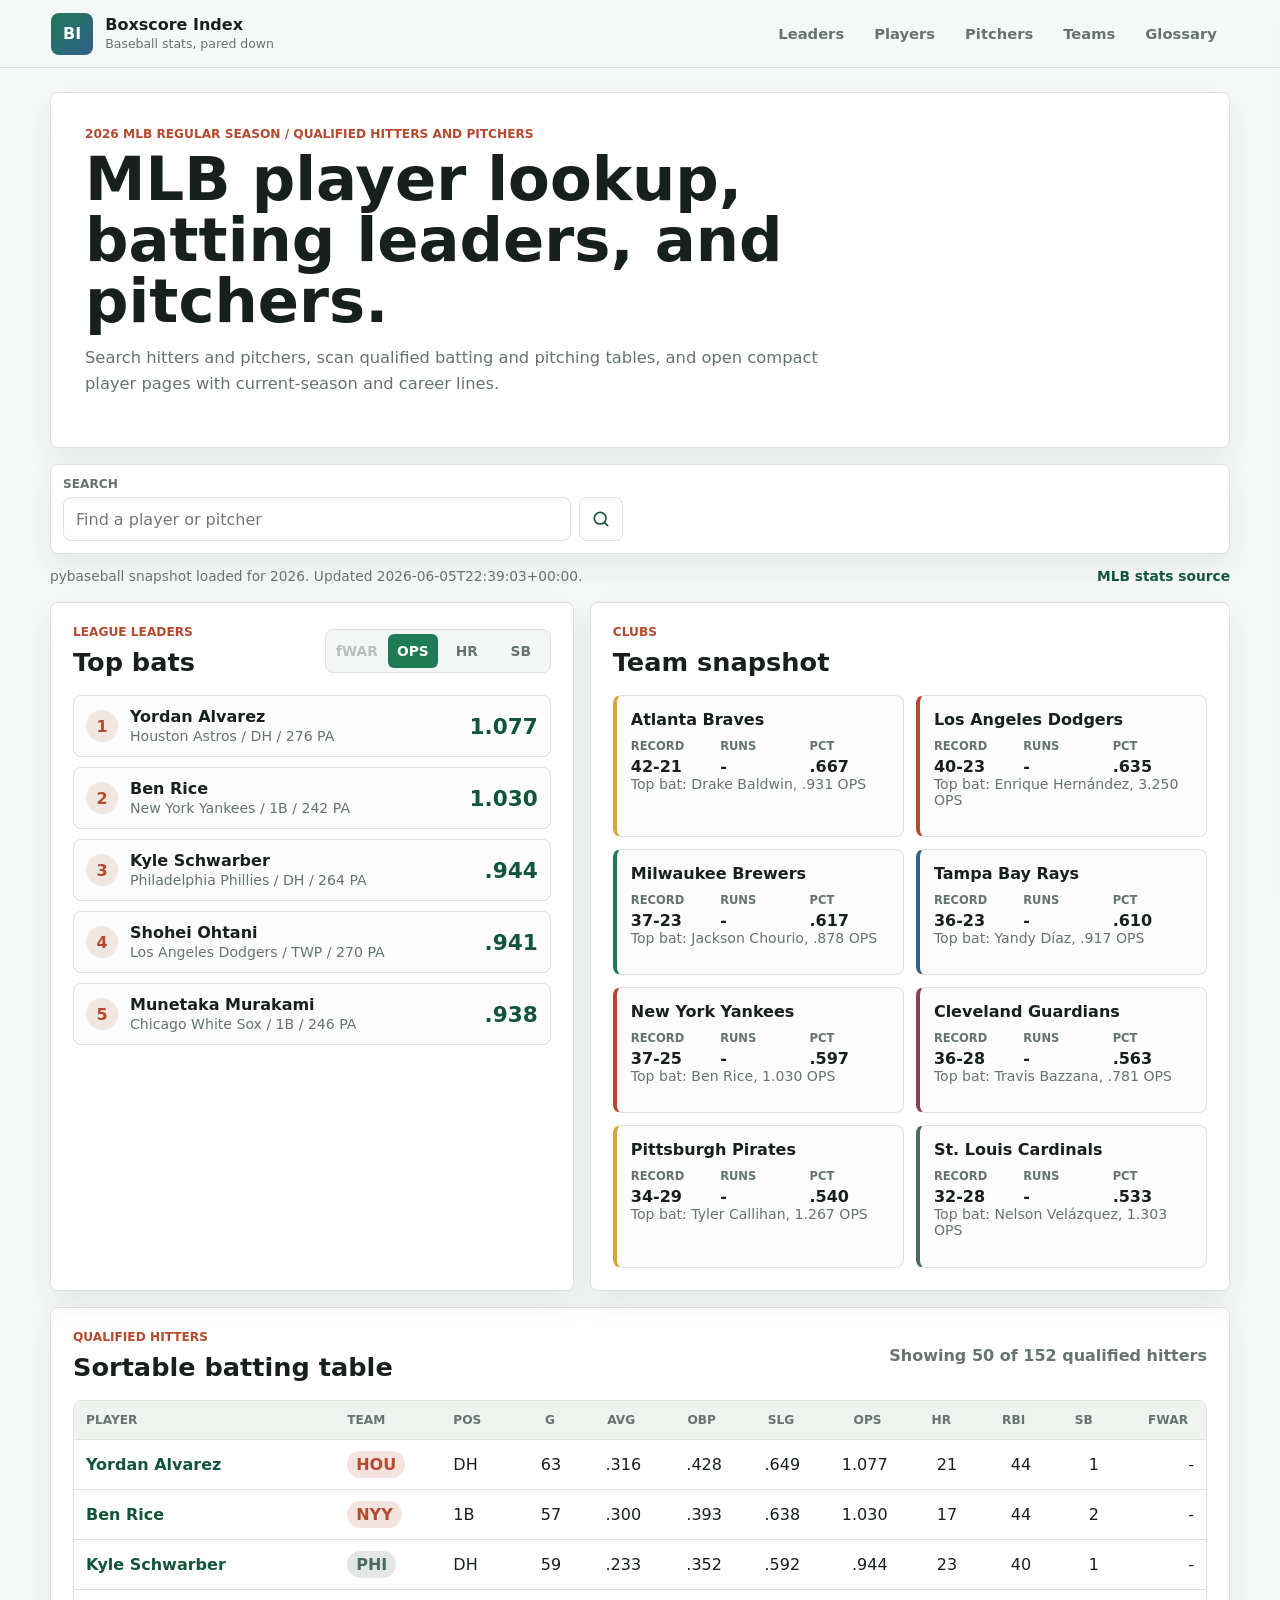
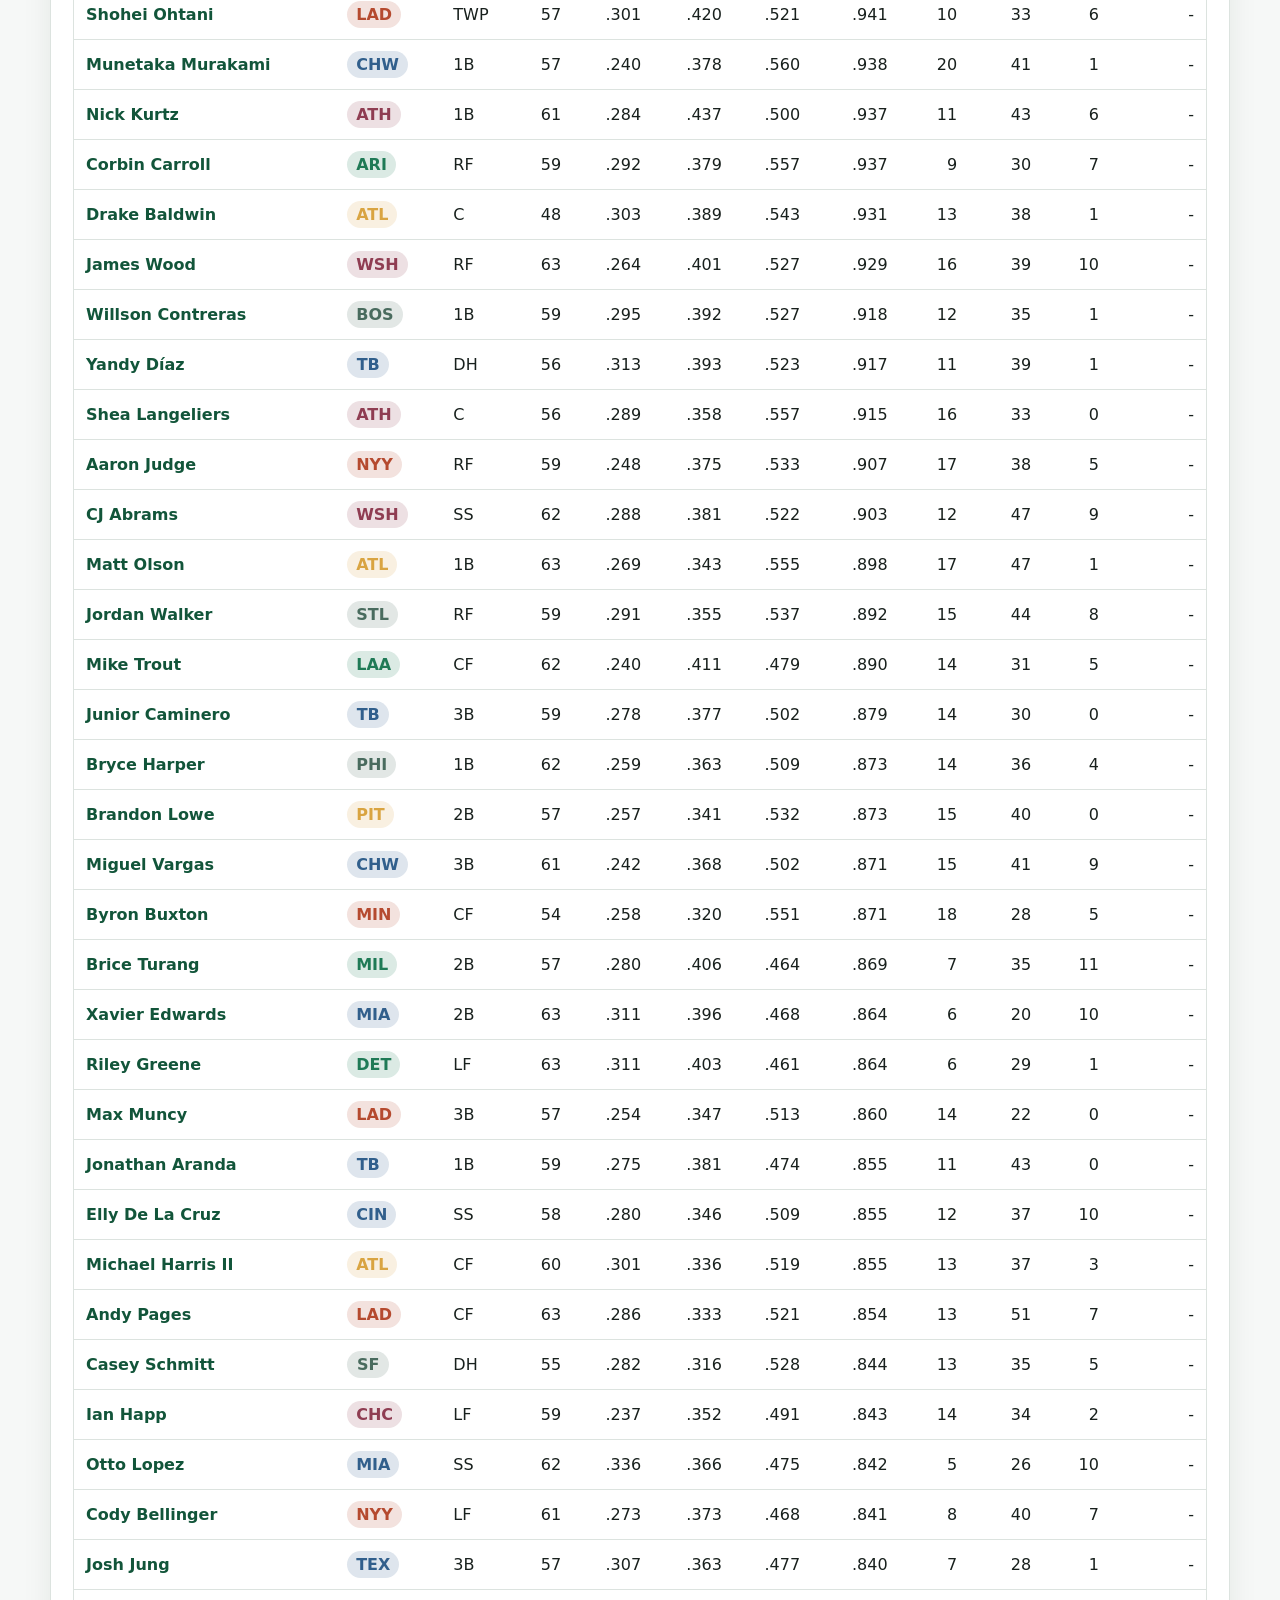
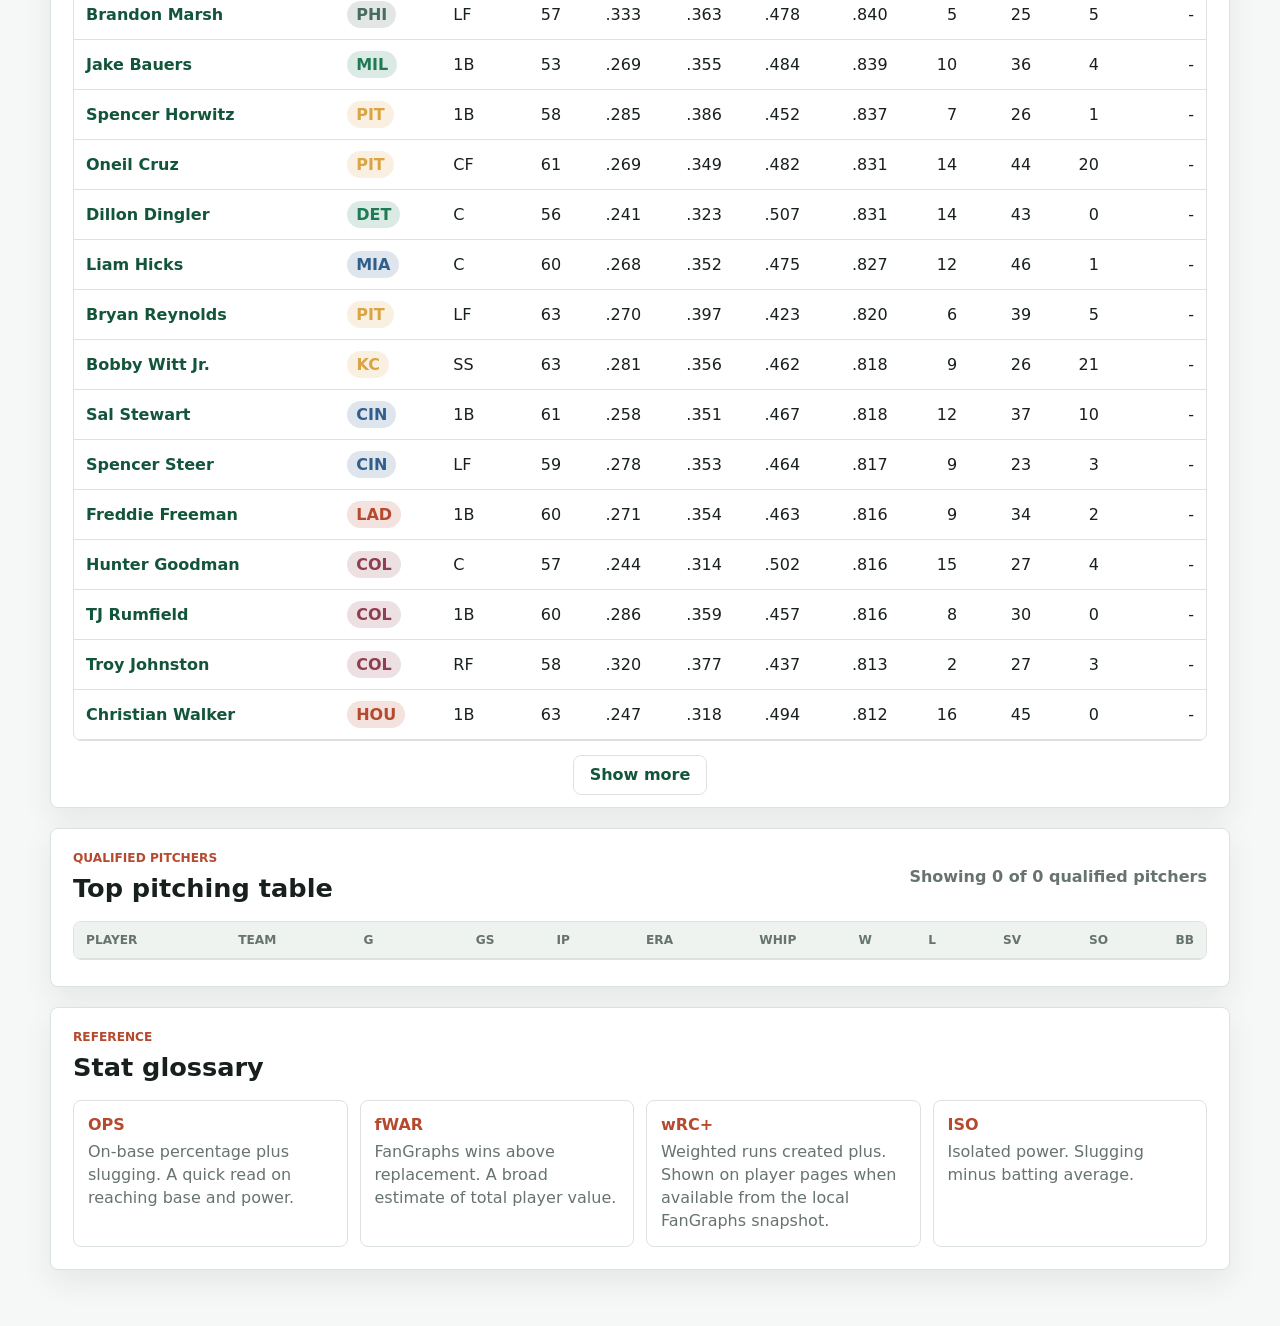
==== index.html @ 94e7b43d "Initial Boxscore Index site" ====
<!doctype html>
<html lang="en">
  <head>
    <meta charset="utf-8" />
    <meta name="viewport" content="width=device-width, initial-scale=1" />
    <title>Boxscore Index</title>
    <link rel="stylesheet" href="./styles.css" />
  </head>
  <body>
    <header class="site-header">
      <a class="brand" href="#overview" aria-label="Boxscore Index home">
        <span class="brand-mark" aria-hidden="true">BI</span>
        <span>
          <strong>Boxscore Index</strong>
          <small>Baseball stats, pared down</small>
        </span>
      </a>
      <nav aria-label="Primary">
        <a href="#leaders">Leaders</a>
        <a href="#players">Players</a>
        <a href="#pitchers">Pitchers</a>
        <a href="#teams">Teams</a>
        <a href="#glossary">Glossary</a>
      </nav>
    </header>

    <main>
      <section class="overview" id="overview">
        <div class="overview-copy">
          <p class="eyebrow"><span id="seasonLabel">MLB season</span></p>
          <h1>MLB player lookup, batting leaders, and pitchers.</h1>
          <p>
            Search hitters and pitchers, scan qualified batting and pitching tables, and open compact player pages with current-season and career lines.
          </p>
        </div>
      </section>

      <section class="toolbar search-toolbar" aria-label="Player search">
        <form class="search-form" id="playerSearchForm">
          <label class="search-box">
            <span>Search</span>
            <input id="searchInput" type="search" placeholder="Find a player or pitcher" autocomplete="off" />
          </label>
          <button class="icon-button" type="submit" aria-label="Open selected player" title="Open selected player">
            <svg viewBox="0 0 24 24" aria-hidden="true">
              <circle cx="11" cy="11" r="7" />
              <path d="m16 16 4 4" />
            </svg>
          </button>
          <div class="search-dropdown" id="playerSearchDropdown" hidden></div>
        </form>
      </section>

      <section class="data-status" aria-live="polite">
        <p id="dataStatus">Loading MLB statistics...</p>
        <a href="https://www.mlb.com/stats" target="_blank" rel="noreferrer">MLB stats source</a>
      </section>

      <section class="section-grid">
        <article class="panel" id="leaders">
          <div class="section-head">
            <div>
              <p class="eyebrow">League leaders</p>
              <h2>Top bats</h2>
            </div>
            <div class="tabs" role="tablist" aria-label="Leaderboard metric">
              <button class="tab is-active" type="button" data-leader="fwar">fWAR</button>
              <button class="tab" type="button" data-leader="ops">OPS</button>
              <button class="tab" type="button" data-leader="hr">HR</button>
              <button class="tab" type="button" data-leader="sb">SB</button>
            </div>
          </div>
          <ol class="leader-list" id="leaderList"></ol>
        </article>

        <article class="panel standings" id="teams">
          <div class="section-head">
            <div>
              <p class="eyebrow">Clubs</p>
              <h2>Team snapshot</h2>
            </div>
          </div>
          <div id="teamGrid" class="team-grid"></div>
        </article>
      </section>

      <section class="panel data-panel" id="players">
        <div class="section-head">
          <div>
            <p class="eyebrow">Qualified hitters</p>
            <h2>Sortable batting table</h2>
          </div>
          <p id="resultCount" class="result-count">0 results</p>
        </div>
        <div class="table-wrap">
          <table>
            <thead>
              <tr>
                <th>Player</th>
                <th>Team</th>
                <th>Pos</th>
                <th><button type="button" data-sort="g">G</button></th>
                <th><button type="button" data-sort="avg">AVG</button></th>
                <th><button type="button" data-sort="obp">OBP</button></th>
                <th><button type="button" data-sort="slg">SLG</button></th>
                <th><button type="button" data-sort="ops">OPS</button></th>
                <th><button type="button" data-sort="hr">HR</button></th>
                <th><button type="button" data-sort="rbi">RBI</button></th>
                <th><button type="button" data-sort="sb">SB</button></th>
                <th><button type="button" data-sort="fwar">fWAR</button></th>
              </tr>
            </thead>
            <tbody id="playerRows"></tbody>
          </table>
        </div>
        <div class="table-footer">
          <button class="secondary-button" id="toggleTableRows" type="button">Show more</button>
        </div>
      </section>

      <section class="panel data-panel" id="pitchers">
        <div class="section-head">
          <div>
            <p class="eyebrow">Qualified pitchers</p>
            <h2>Top pitching table</h2>
          </div>
          <p id="pitcherResultCount" class="result-count">0 results</p>
        </div>
        <div class="table-wrap">
          <table>
            <thead>
              <tr>
                <th>Player</th>
                <th>Team</th>
                <th>G</th>
                <th>GS</th>
                <th>IP</th>
                <th>ERA</th>
                <th>WHIP</th>
                <th>W</th>
                <th>L</th>
                <th>SV</th>
                <th>SO</th>
                <th>BB</th>
              </tr>
            </thead>
            <tbody id="pitcherRows"></tbody>
          </table>
        </div>
        <div class="table-footer">
          <button class="secondary-button" id="togglePitcherRows" type="button">Show more</button>
        </div>
      </section>

      <section class="panel glossary" id="glossary">
        <div class="section-head">
          <div>
            <p class="eyebrow">Reference</p>
            <h2>Stat glossary</h2>
          </div>
        </div>
        <dl>
          <div>
            <dt>OPS</dt>
            <dd>On-base percentage plus slugging. A quick read on reaching base and power.</dd>
          </div>
          <div>
            <dt>fWAR</dt>
            <dd>FanGraphs wins above replacement. A broad estimate of total player value.</dd>
          </div>
          <div>
            <dt>wRC+</dt>
            <dd>Weighted runs created plus. Shown on player pages when available from the local FanGraphs snapshot.</dd>
          </div>
          <div>
            <dt>ISO</dt>
            <dd>Isolated power. Slugging minus batting average.</dd>
          </div>
        </dl>
      </section>
    </main>

    <aside class="drawer" id="playerDrawer" aria-hidden="true" aria-label="Player details">
      <button class="icon-button close-drawer" id="closeDrawer" type="button" aria-label="Close player details" title="Close">
        <svg viewBox="0 0 24 24" aria-hidden="true">
          <path d="M18 6 6 18" />
          <path d="m6 6 12 12" />
        </svg>
      </button>
      <div id="drawerContent"></div>
    </aside>
    <div class="scrim" id="scrim"></div>

    <script src="./data/mlb_stats.js"></script>
    <script src="./app.js"></script>
  </body>
</html>
---- styles.css ----
:root {
  color-scheme: light;
  --ink: #18201d;
  --muted: #66736e;
  --line: #dce3df;
  --paper: #f6f8f7;
  --panel: #ffffff;
  --green: #1f7a56;
  --green-dark: #12553a;
  --clay: #b54a2f;
  --gold: #d9a441;
  --blue: #315f8c;
  --soft: #eef3f0;
  --shadow: 0 12px 30px rgba(24, 32, 29, 0.08);
}

* {
  box-sizing: border-box;
}

html {
  scroll-behavior: smooth;
}

body {
  margin: 0;
  background: var(--paper);
  color: var(--ink);
  font-family:
    Inter, ui-sans-serif, system-ui, -apple-system, BlinkMacSystemFont, "Segoe UI", sans-serif;
}

button,
input,
select {
  font: inherit;
}

button {
  cursor: pointer;
}

.site-header {
  position: sticky;
  top: 0;
  z-index: 20;
  display: flex;
  align-items: center;
  justify-content: space-between;
  gap: 24px;
  min-height: 68px;
  padding: 10px clamp(18px, 4vw, 56px);
  border-bottom: 1px solid rgba(216, 224, 220, 0.92);
  background: rgba(246, 248, 247, 0.92);
  backdrop-filter: blur(12px);
}

.brand {
  display: inline-flex;
  align-items: center;
  gap: 12px;
  color: var(--ink);
  text-decoration: none;
}

.brand-mark {
  display: grid;
  width: 42px;
  height: 42px;
  place-items: center;
  border-radius: 8px;
  background: linear-gradient(135deg, var(--green), var(--blue));
  color: white;
  font-weight: 900;
  letter-spacing: 0;
}

.brand strong,
.brand small {
  display: block;
  line-height: 1.1;
}

.brand small {
  margin-top: 3px;
  color: var(--muted);
  font-size: 0.78rem;
}

nav {
  display: flex;
  flex-wrap: wrap;
  gap: 6px;
  justify-content: flex-end;
}

nav a {
  border-radius: 999px;
  color: var(--muted);
  font-size: 0.92rem;
  font-weight: 700;
  padding: 9px 12px;
  text-decoration: none;
}

nav a:hover,
nav a:focus-visible {
  background: rgba(31, 122, 86, 0.1);
  color: var(--green-dark);
  outline: none;
}

main {
  width: min(1180px, calc(100% - 32px));
  margin: 0 auto;
  padding: 24px 0 56px;
}

.overview {
  display: block;
  margin-bottom: 16px;
  border: 1px solid var(--line);
  border-radius: 8px;
  background: var(--panel);
  box-shadow: var(--shadow);
}

.overview-copy {
  display: flex;
  flex-direction: column;
  justify-content: center;
  padding: clamp(18px, 3vw, 34px);
}

.eyebrow {
  margin: 0 0 8px;
  color: var(--clay);
  font-size: 0.76rem;
  font-weight: 900;
  letter-spacing: 0;
  text-transform: uppercase;
}

h1,
h2,
p {
  margin-top: 0;
}

h1 {
  max-width: 760px;
  margin-bottom: 14px;
  font-size: clamp(2.05rem, 5vw, 3.8rem);
  line-height: 1;
  letter-spacing: 0;
}

h2 {
  margin-bottom: 0;
  font-size: clamp(1.35rem, 2vw, 1.75rem);
  letter-spacing: 0;
}

.overview-copy > p:not(.eyebrow) {
  max-width: 760px;
  color: var(--muted);
  font-size: 1.02rem;
  line-height: 1.58;
}

.toolbar,
.panel {
  border: 1px solid var(--line);
  border-radius: 8px;
  background: var(--panel);
  box-shadow: var(--shadow);
}

.toolbar {
  display: grid;
  grid-template-columns: minmax(240px, 1fr) 190px 180px 120px auto auto;
  gap: 12px;
  align-items: end;
  margin: 0 0 14px;
  padding: 12px;
}

.search-toolbar {
  grid-template-columns: minmax(260px, 560px);
  justify-content: start;
}

.search-form {
  position: relative;
  display: grid;
  grid-template-columns: minmax(0, 1fr) auto;
  gap: 8px;
  align-items: end;
}

.search-dropdown {
  position: absolute;
  top: calc(100% + 6px);
  left: 0;
  right: 52px;
  z-index: 30;
  overflow: hidden;
  border: 1px solid var(--line);
  border-radius: 8px;
  background: #fff;
  box-shadow: var(--shadow);
}

.search-option {
  display: flex;
  width: 100%;
  align-items: center;
  justify-content: space-between;
  gap: 14px;
  border: 0;
  border-bottom: 1px solid var(--line);
  background: #fff;
  color: var(--ink);
  padding: 11px 12px;
  text-align: left;
}

.search-option:last-child {
  border-bottom: 0;
}

.search-option:hover,
.search-option.is-active {
  background: rgba(31, 122, 86, 0.08);
}

.search-option strong {
  display: block;
}

.search-option span {
  color: var(--muted);
  font-size: 0.86rem;
  font-weight: 800;
}

.data-status {
  display: flex;
  align-items: center;
  justify-content: space-between;
  gap: 14px;
  margin: 0 0 18px;
  color: var(--muted);
  font-size: 0.86rem;
}

.data-status p {
  margin: 0;
}

.data-status a {
  color: var(--green-dark);
  font-weight: 900;
  text-decoration: none;
}

.data-status a:hover {
  text-decoration: underline;
}

label span {
  display: block;
  margin-bottom: 6px;
  color: var(--muted);
  font-size: 0.76rem;
  font-weight: 800;
  text-transform: uppercase;
}

input,
select {
  width: 100%;
  height: 44px;
  border: 1px solid var(--line);
  border-radius: 8px;
  background: #fff;
  color: var(--ink);
  padding: 0 12px;
}

input:focus,
select:focus,
button:focus-visible {
  border-color: var(--green);
  outline: 3px solid rgba(31, 122, 86, 0.16);
}

.icon-button {
  display: inline-grid;
  width: 44px;
  height: 44px;
  place-items: center;
  border: 1px solid var(--line);
  border-radius: 8px;
  background: #fff;
  color: var(--green-dark);
}

.icon-button:hover {
  background: rgba(31, 122, 86, 0.08);
}

svg {
  width: 20px;
  height: 20px;
  fill: none;
  stroke: currentColor;
  stroke-linecap: round;
  stroke-linejoin: round;
  stroke-width: 2;
}

.section-grid {
  display: grid;
  grid-template-columns: minmax(0, 0.9fr) minmax(0, 1.1fr);
  gap: 16px;
  margin-bottom: 16px;
}

.panel {
  padding: clamp(15px, 2.2vw, 22px);
}

.section-head {
  display: flex;
  align-items: center;
  justify-content: space-between;
  gap: 16px;
  margin-bottom: 18px;
}

.tabs {
  display: inline-flex;
  gap: 4px;
  padding: 4px;
  border: 1px solid var(--line);
  border-radius: 8px;
  background: #f3f6f4;
}

.tab {
  min-width: 50px;
  height: 34px;
  border: 0;
  border-radius: 6px;
  background: transparent;
  color: var(--muted);
  font-size: 0.86rem;
  font-weight: 900;
}

.tab.is-active {
  background: var(--green);
  color: white;
}

.tab:disabled {
  cursor: not-allowed;
  opacity: 0.42;
}

.leader-list {
  display: grid;
  gap: 10px;
  margin: 0;
  padding: 0;
  list-style: none;
}

.leader-list li {
  display: grid;
  grid-template-columns: auto 1fr auto;
  gap: 12px;
  align-items: center;
  border: 1px solid var(--line);
  border-radius: 8px;
  background: #fbfcfb;
  padding: 11px 12px;
}

.rank {
  display: grid;
  width: 32px;
  height: 32px;
  place-items: center;
  border-radius: 50%;
  background: rgba(181, 74, 47, 0.12);
  color: var(--clay);
  font-weight: 900;
}

.leader-name {
  display: block;
  font-weight: 900;
}

.leader-meta {
  color: var(--muted);
  font-size: 0.88rem;
}

.leader-value {
  color: var(--green-dark);
  font-size: 1.35rem;
  font-weight: 900;
}

.team-grid {
  display: grid;
  grid-template-columns: repeat(2, minmax(0, 1fr));
  gap: 12px;
}

.team-card {
  border: 1px solid var(--line);
  border-left: 4px solid var(--team-color);
  border-radius: 8px;
  background: #fbfcfb;
  padding: 14px;
}

.team-card h3 {
  margin: 0 0 10px;
  font-size: 1rem;
}

.team-card dl {
  display: grid;
  grid-template-columns: repeat(3, 1fr);
  gap: 10px;
  margin: 0;
}

.team-card dt {
  color: var(--muted);
  font-size: 0.72rem;
  font-weight: 900;
  text-transform: uppercase;
}

.team-card dd {
  margin: 4px 0 0;
  font-weight: 900;
}

.data-panel {
  margin-bottom: 20px;
  padding-bottom: 12px;
}

.result-count {
  margin: 0;
  color: var(--muted);
  font-weight: 800;
}

.table-footer {
  display: flex;
  justify-content: center;
  padding-top: 14px;
}

.secondary-button {
  display: inline-flex;
  align-items: center;
  justify-content: center;
  min-height: 40px;
  border: 1px solid var(--line);
  border-radius: 8px;
  background: #fff;
  color: var(--green-dark);
  font-weight: 900;
  padding: 0 16px;
}

.secondary-button:hover {
  background: rgba(31, 122, 86, 0.08);
}

.secondary-button[hidden] {
  display: none;
}

.table-wrap {
  overflow: auto;
  border: 1px solid var(--line);
  border-radius: 8px;
  background: white;
}

table {
  width: 100%;
  min-width: 880px;
  border-collapse: collapse;
}

th,
td {
  border-bottom: 1px solid var(--line);
  padding: 11px 12px;
  text-align: right;
  white-space: nowrap;
}

th {
  background: var(--soft);
  color: var(--muted);
  font-size: 0.76rem;
  text-transform: uppercase;
}

th button {
  border: 0;
  background: transparent;
  color: inherit;
  font-weight: 900;
  text-transform: inherit;
}

th:first-child,
td:first-child,
th:nth-child(2),
td:nth-child(2),
th:nth-child(3),
td:nth-child(3) {
  text-align: left;
}

tbody tr {
  transition: background 0.16s ease;
}

tbody tr:hover {
  background: rgba(49, 95, 140, 0.06);
}

.player-button {
  border: 0;
  background: transparent;
  color: var(--green-dark);
  font-weight: 900;
  padding: 0;
  text-align: left;
}

.team-chip {
  display: inline-flex;
  min-width: 42px;
  justify-content: center;
  border-radius: 999px;
  background: color-mix(in srgb, var(--team-color) 16%, white);
  color: var(--team-color);
  font-weight: 900;
  padding: 4px 9px;
}

.glossary dl {
  display: grid;
  grid-template-columns: repeat(4, minmax(0, 1fr));
  gap: 12px;
  margin: 0;
}

.glossary dl > div {
  border: 1px solid var(--line);
  border-radius: 8px;
  padding: 14px;
}

.glossary dt {
  color: var(--clay);
  font-weight: 900;
}

.glossary dd {
  margin: 6px 0 0;
  color: var(--muted);
  line-height: 1.45;
}

.drawer {
  position: fixed;
  top: 0;
  right: 0;
  z-index: 40;
  width: min(430px, 100%);
  height: 100dvh;
  overflow: auto;
  transform: translateX(104%);
  border-left: 1px solid var(--line);
  background: #fff;
  box-shadow: var(--shadow);
  padding: 22px;
  transition: transform 0.22s ease;
}

.drawer.is-open {
  transform: translateX(0);
}

.close-drawer {
  position: absolute;
  top: 16px;
  right: 16px;
}

.scrim {
  position: fixed;
  inset: 0;
  z-index: 35;
  display: none;
  background: rgba(24, 32, 29, 0.36);
}

.scrim.is-open {
  display: block;
}

.drawer h2 {
  max-width: calc(100% - 54px);
  margin-top: 34px;
  font-size: 2rem;
}

.drawer .player-subtitle {
  color: var(--muted);
  font-weight: 800;
}

.stat-stack {
  display: grid;
  grid-template-columns: repeat(3, 1fr);
  gap: 10px;
  margin: 20px 0;
}

.stat-stack div {
  border: 1px solid var(--line);
  border-radius: 8px;
  padding: 12px;
}

.stat-stack span {
  display: block;
  color: var(--muted);
  font-size: 0.72rem;
  font-weight: 900;
  text-transform: uppercase;
}

.stat-stack strong {
  display: block;
  margin-top: 4px;
  font-size: 1.35rem;
}

.note {
  border-radius: 8px;
  background: rgba(49, 95, 140, 0.1);
  color: #234766;
  line-height: 1.55;
  padding: 14px;
}

.player-page {
  display: grid;
  gap: 16px;
}

.player-hero {
  display: grid;
  grid-template-columns: 128px minmax(0, 1fr);
  gap: 18px;
  align-items: start;
  border: 1px solid var(--line);
  border-radius: 8px;
  background: var(--panel);
  box-shadow: var(--shadow);
  padding: clamp(16px, 2.6vw, 26px);
}

.player-headshot {
  width: 128px;
  height: auto;
  border: 1px solid var(--line);
  border-radius: 8px;
  background: #edf3f0;
  object-fit: contain;
}

.player-headshot[hidden] {
  display: none;
}

.player-profile {
  min-width: 0;
}

.player-hero h1 {
  margin-bottom: 14px;
  font-size: clamp(1.65rem, 3vw, 2.55rem);
  line-height: 1.04;
}

.player-bio-grid {
  grid-template-columns: repeat(4, minmax(0, 1fr));
}

.bio-grid,
.career-table {
  display: grid;
  grid-template-columns: repeat(4, minmax(0, 1fr));
  gap: 10px;
  margin: 0;
}

.career-table {
  grid-template-columns: repeat(7, minmax(0, 1fr));
}

.bio-grid div,
.career-table div {
  border: 1px solid var(--line);
  border-radius: 8px;
  background: #fbfcfb;
  padding: 10px 11px;
}

.bio-grid dt,
.career-table dt {
  color: var(--muted);
  font-size: 0.72rem;
  font-weight: 900;
  text-transform: uppercase;
}

.bio-grid dd,
.career-table dd {
  margin: 4px 0 0;
  font-weight: 900;
}

.search-results {
  display: grid;
  gap: 10px;
}

.search-result {
  display: flex;
  justify-content: space-between;
  gap: 16px;
  border: 1px solid var(--line);
  border-radius: 8px;
  color: var(--ink);
  padding: 12px;
  text-decoration: none;
}

.search-result:hover {
  background: rgba(31, 122, 86, 0.07);
}

@media (max-width: 900px) {
  .site-header,
  .overview,
  .section-grid,
  .toolbar,
  .player-hero {
    grid-template-columns: 1fr;
  }

  .player-headshot {
    width: 112px;
  }

  .site-header {
    align-items: flex-start;
    display: grid;
  }

  nav {
    justify-content: flex-start;
  }

  .glossary dl,
  .bio-grid,
  .career-table,
  .team-grid {
    grid-template-columns: repeat(2, minmax(0, 1fr));
  }
}

@media (max-width: 560px) {
  main {
    width: min(100% - 22px, 1180px);
    padding-top: 16px;
  }

  .site-header {
    min-height: 0;
    padding: 12px;
  }

  h1 {
    font-size: 2.55rem;
  }

  .team-grid,
  .glossary dl,
  .bio-grid,
  .career-table,
  .stat-stack {
    grid-template-columns: 1fr;
  }
}
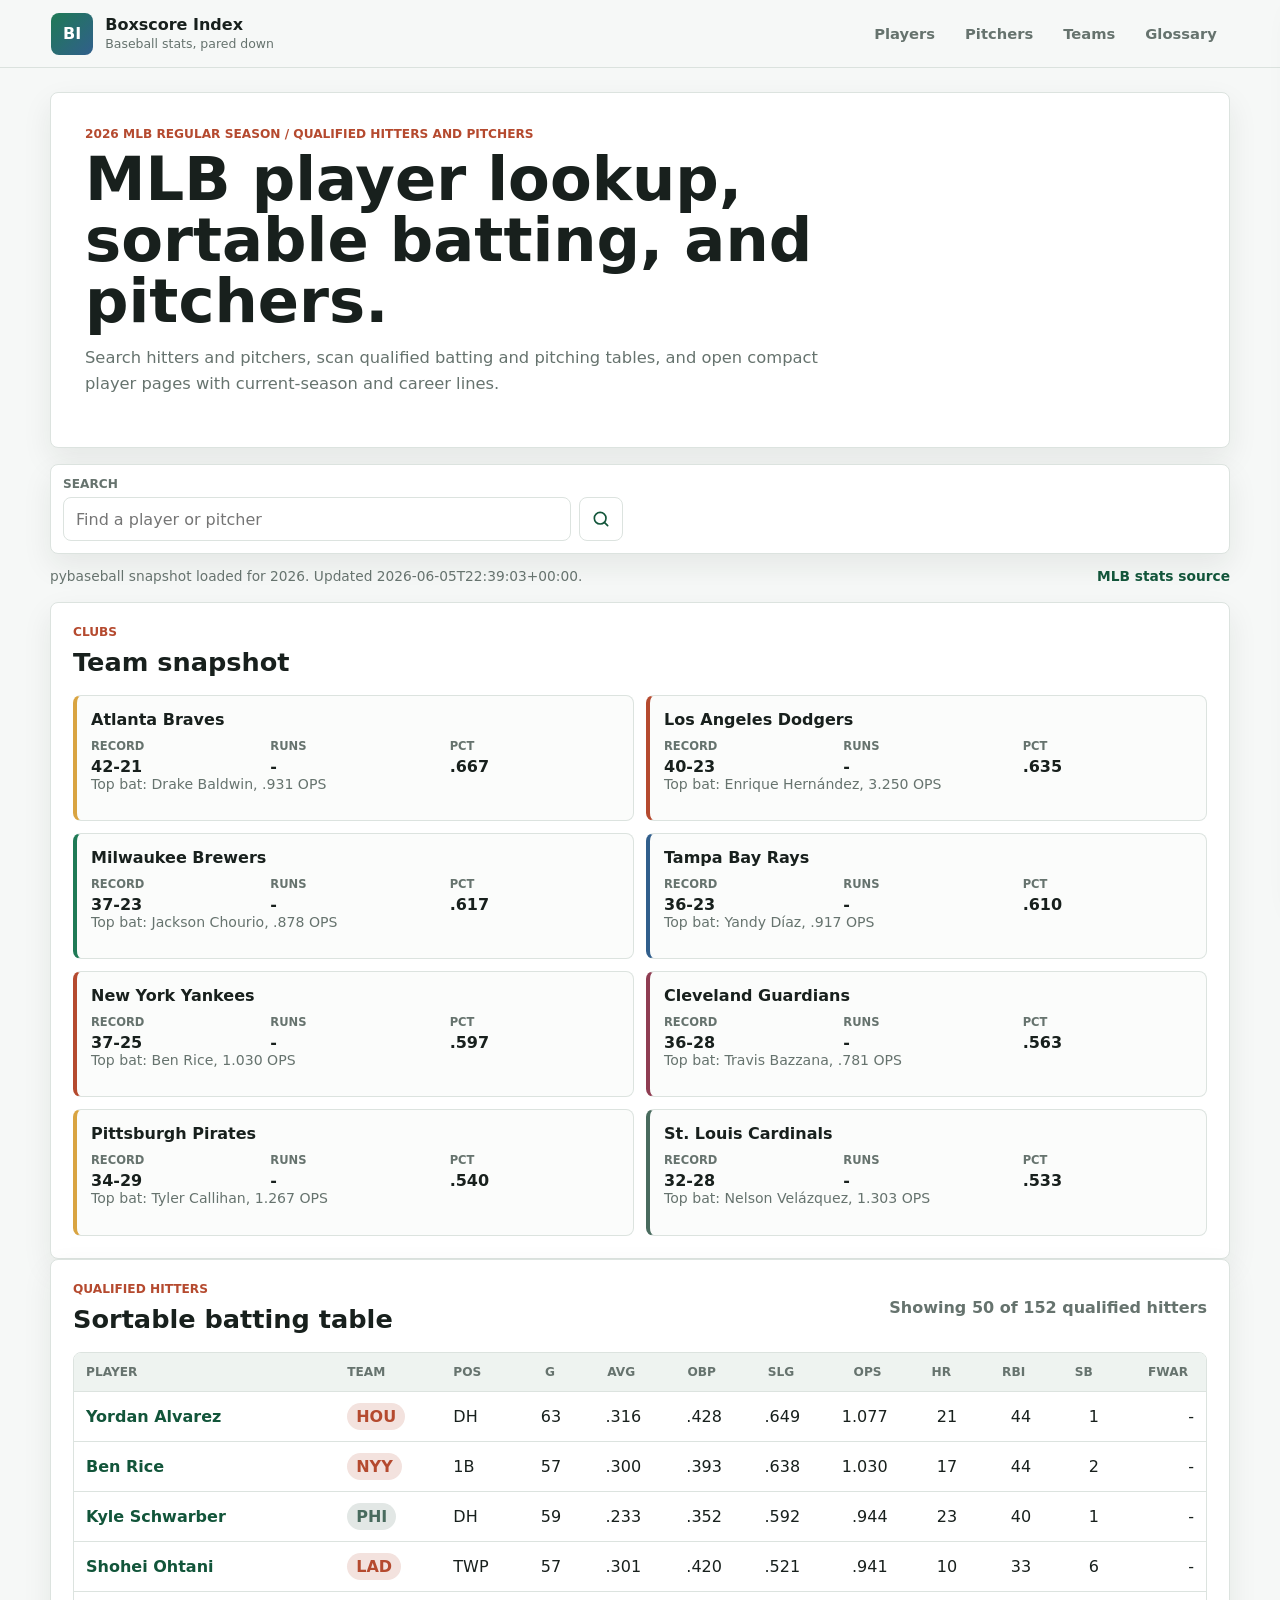
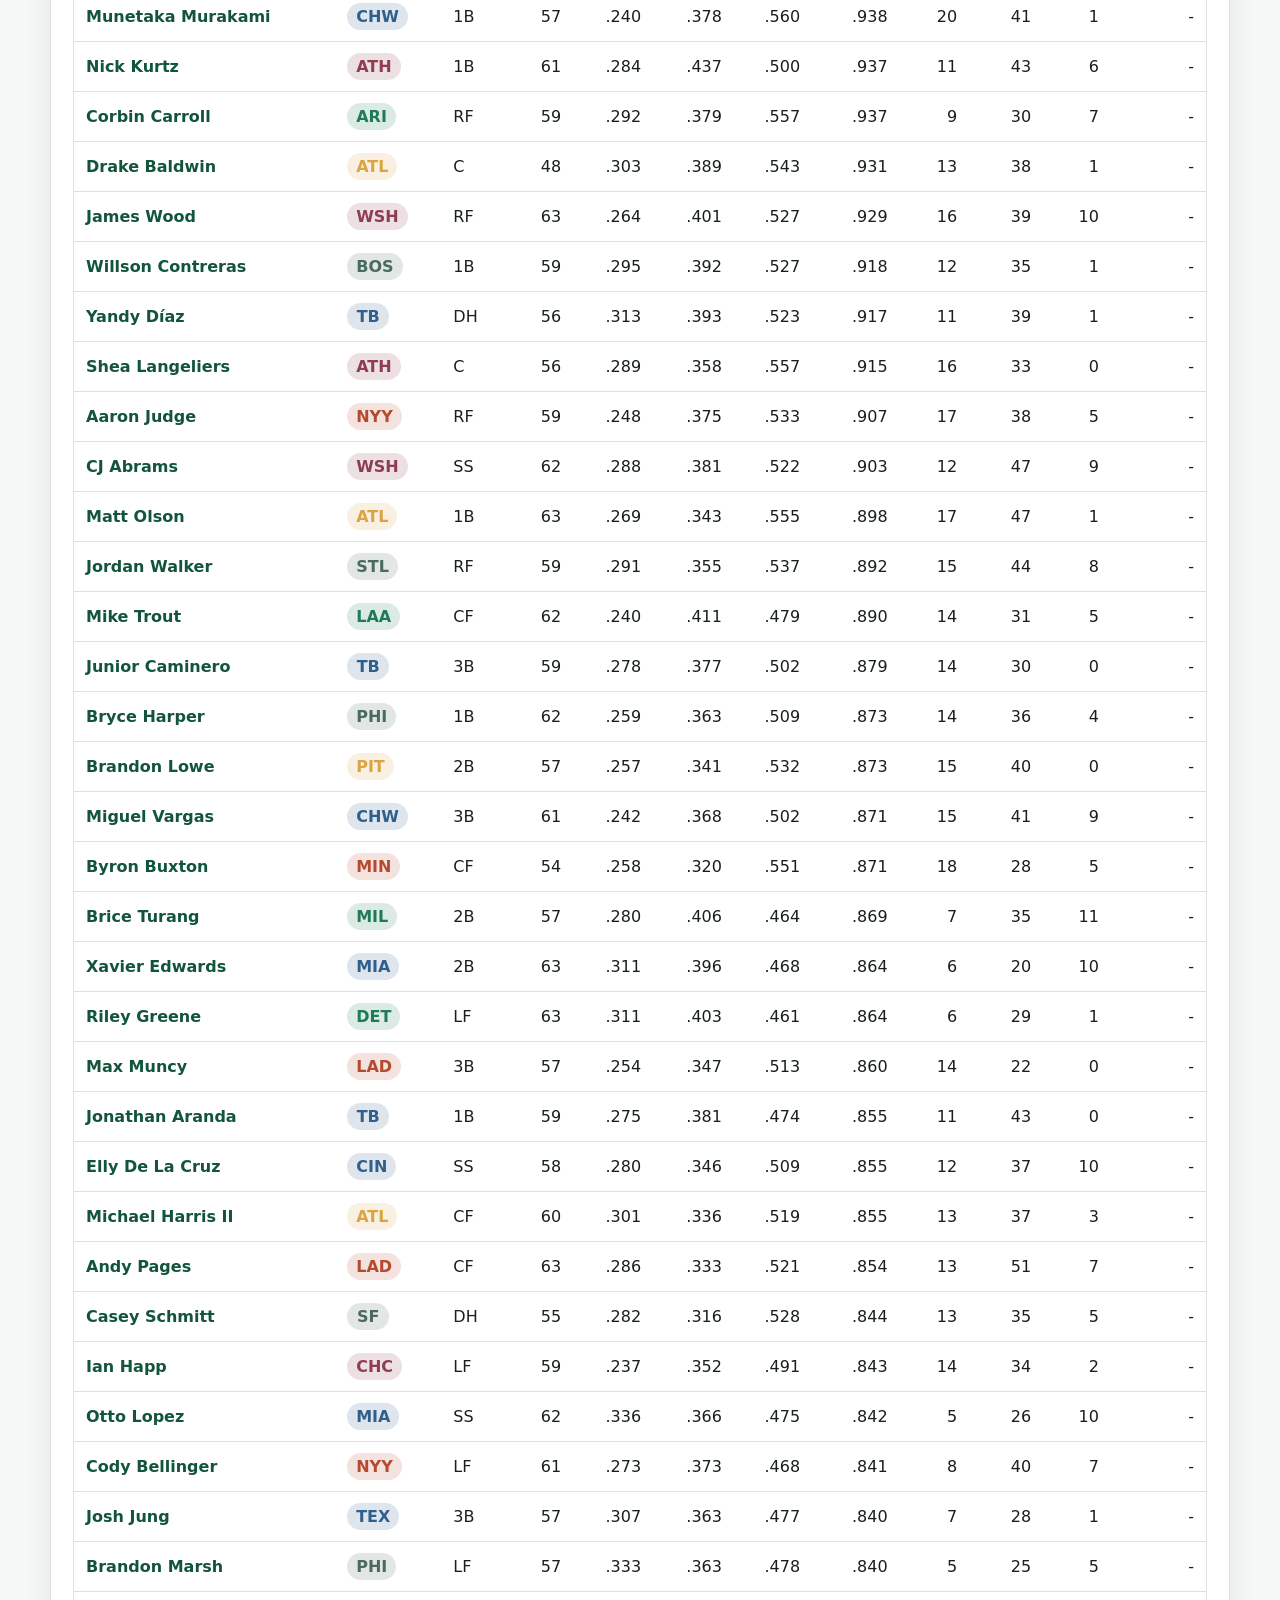
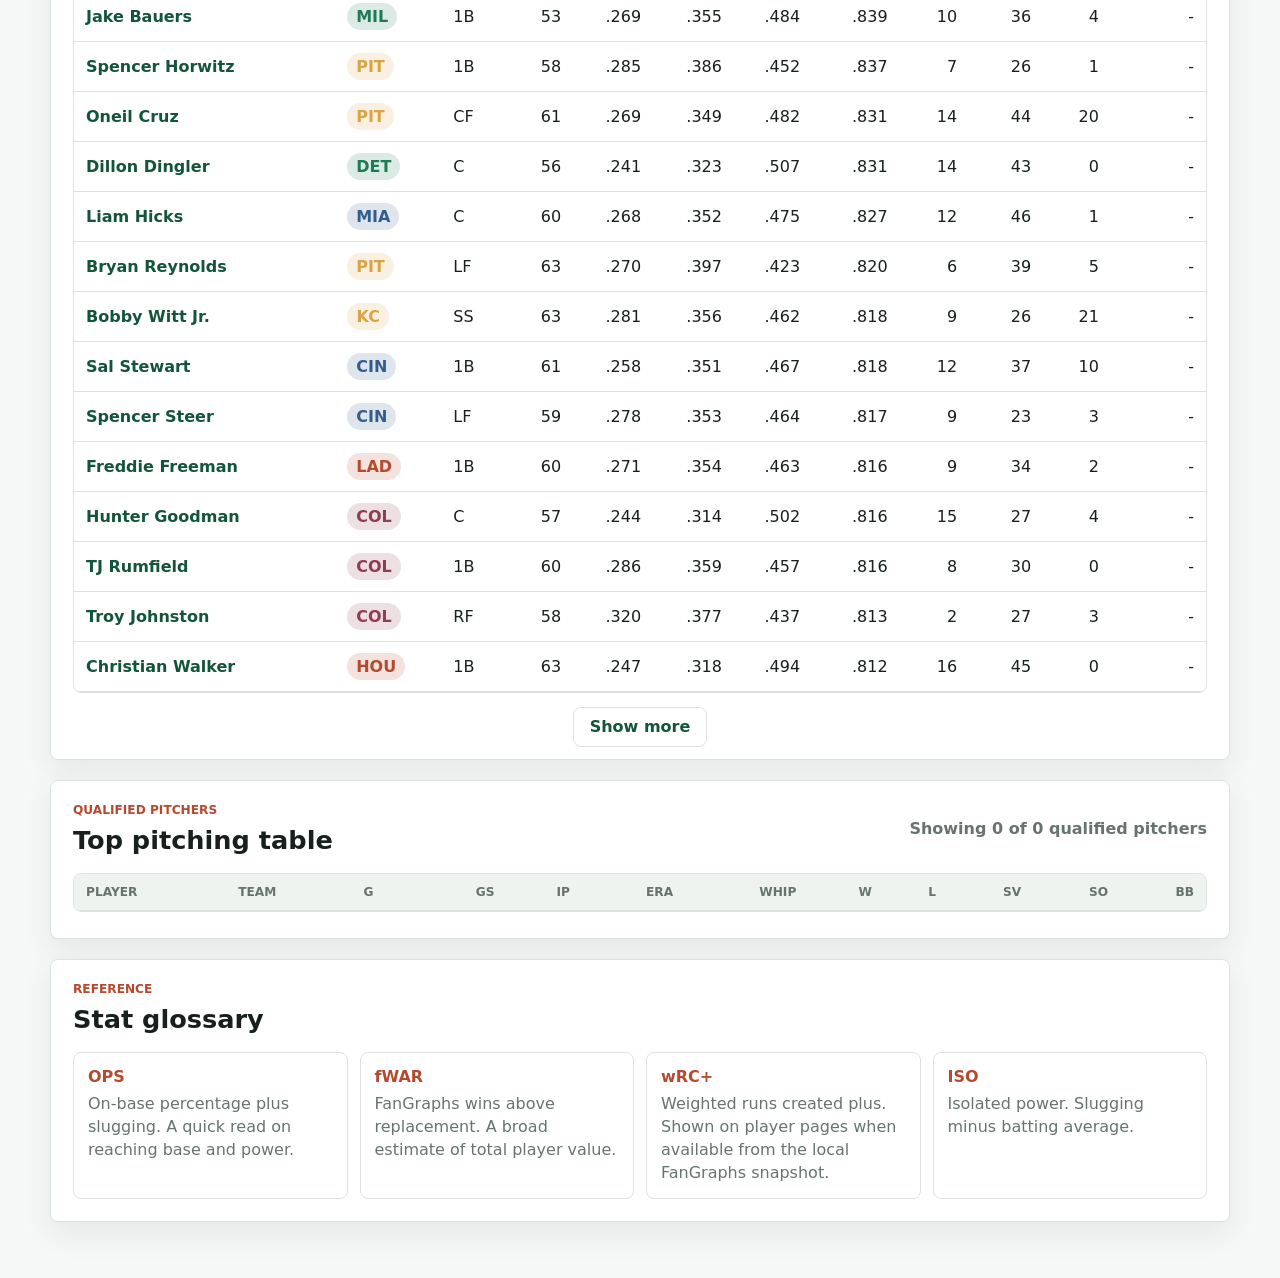
==== commit b7b0518b: "Remove league leaders panel" ====
--- a/index.html
+++ b/index.html
@@ -16,7 +16,6 @@
         </span>
       </a>
       <nav aria-label="Primary">
-        <a href="#leaders">Leaders</a>
         <a href="#players">Players</a>
         <a href="#pitchers">Pitchers</a>
         <a href="#teams">Teams</a>
@@ -28,7 +27,7 @@
       <section class="overview" id="overview">
         <div class="overview-copy">
           <p class="eyebrow"><span id="seasonLabel">MLB season</span></p>
-          <h1>MLB player lookup, batting leaders, and pitchers.</h1>
+          <h1>MLB player lookup, sortable batting, and pitchers.</h1>
           <p>
             Search hitters and pitchers, scan qualified batting and pitching tables, and open compact player pages with current-season and career lines.
           </p>
@@ -56,32 +55,14 @@
         <a href="https://www.mlb.com/stats" target="_blank" rel="noreferrer">MLB stats source</a>
       </section>
 
-      <section class="section-grid">
-        <article class="panel" id="leaders">
-          <div class="section-head">
-            <div>
-              <p class="eyebrow">League leaders</p>
-              <h2>Top bats</h2>
-            </div>
-            <div class="tabs" role="tablist" aria-label="Leaderboard metric">
-              <button class="tab is-active" type="button" data-leader="fwar">fWAR</button>
-              <button class="tab" type="button" data-leader="ops">OPS</button>
-              <button class="tab" type="button" data-leader="hr">HR</button>
-              <button class="tab" type="button" data-leader="sb">SB</button>
-            </div>
+      <section class="panel standings" id="teams">
+        <div class="section-head">
+          <div>
+            <p class="eyebrow">Clubs</p>
+            <h2>Team snapshot</h2>
           </div>
-          <ol class="leader-list" id="leaderList"></ol>
-        </article>
-
-        <article class="panel standings" id="teams">
-          <div class="section-head">
-            <div>
-              <p class="eyebrow">Clubs</p>
-              <h2>Team snapshot</h2>
-            </div>
-          </div>
-          <div id="teamGrid" class="team-grid"></div>
-        </article>
+        </div>
+        <div id="teamGrid" class="team-grid"></div>
       </section>
 
       <section class="panel data-panel" id="players">
--- a/styles.css
+++ b/styles.css
@@ -320,13 +320,6 @@
   stroke-width: 2;
 }
 
-.section-grid {
-  display: grid;
-  grid-template-columns: minmax(0, 0.9fr) minmax(0, 1.1fr);
-  gap: 16px;
-  margin-bottom: 16px;
-}
-
 .panel {
   padding: clamp(15px, 2.2vw, 22px);
 }
@@ -339,80 +332,9 @@
   margin-bottom: 18px;
 }
 
-.tabs {
-  display: inline-flex;
-  gap: 4px;
-  padding: 4px;
-  border: 1px solid var(--line);
-  border-radius: 8px;
-  background: #f3f6f4;
-}
-
-.tab {
-  min-width: 50px;
-  height: 34px;
-  border: 0;
-  border-radius: 6px;
-  background: transparent;
-  color: var(--muted);
-  font-size: 0.86rem;
-  font-weight: 900;
-}
-
-.tab.is-active {
-  background: var(--green);
-  color: white;
-}
-
-.tab:disabled {
-  cursor: not-allowed;
-  opacity: 0.42;
-}
-
-.leader-list {
-  display: grid;
-  gap: 10px;
-  margin: 0;
-  padding: 0;
-  list-style: none;
-}
-
-.leader-list li {
-  display: grid;
-  grid-template-columns: auto 1fr auto;
-  gap: 12px;
-  align-items: center;
-  border: 1px solid var(--line);
-  border-radius: 8px;
-  background: #fbfcfb;
-  padding: 11px 12px;
-}
-
-.rank {
-  display: grid;
-  width: 32px;
-  height: 32px;
-  place-items: center;
-  border-radius: 50%;
-  background: rgba(181, 74, 47, 0.12);
-  color: var(--clay);
-  font-weight: 900;
-}
-
-.leader-name {
-  display: block;
-  font-weight: 900;
-}
-
 .leader-meta {
   color: var(--muted);
   font-size: 0.88rem;
-}
-
-.leader-value {
-  color: var(--green-dark);
-  font-size: 1.35rem;
-  font-weight: 900;
 }
 
 .team-grid {
@@ -773,7 +695,6 @@
 @media (max-width: 900px) {
   .site-header,
   .overview,
-  .section-grid,
   .toolbar,
   .player-hero {
     grid-template-columns: 1fr;
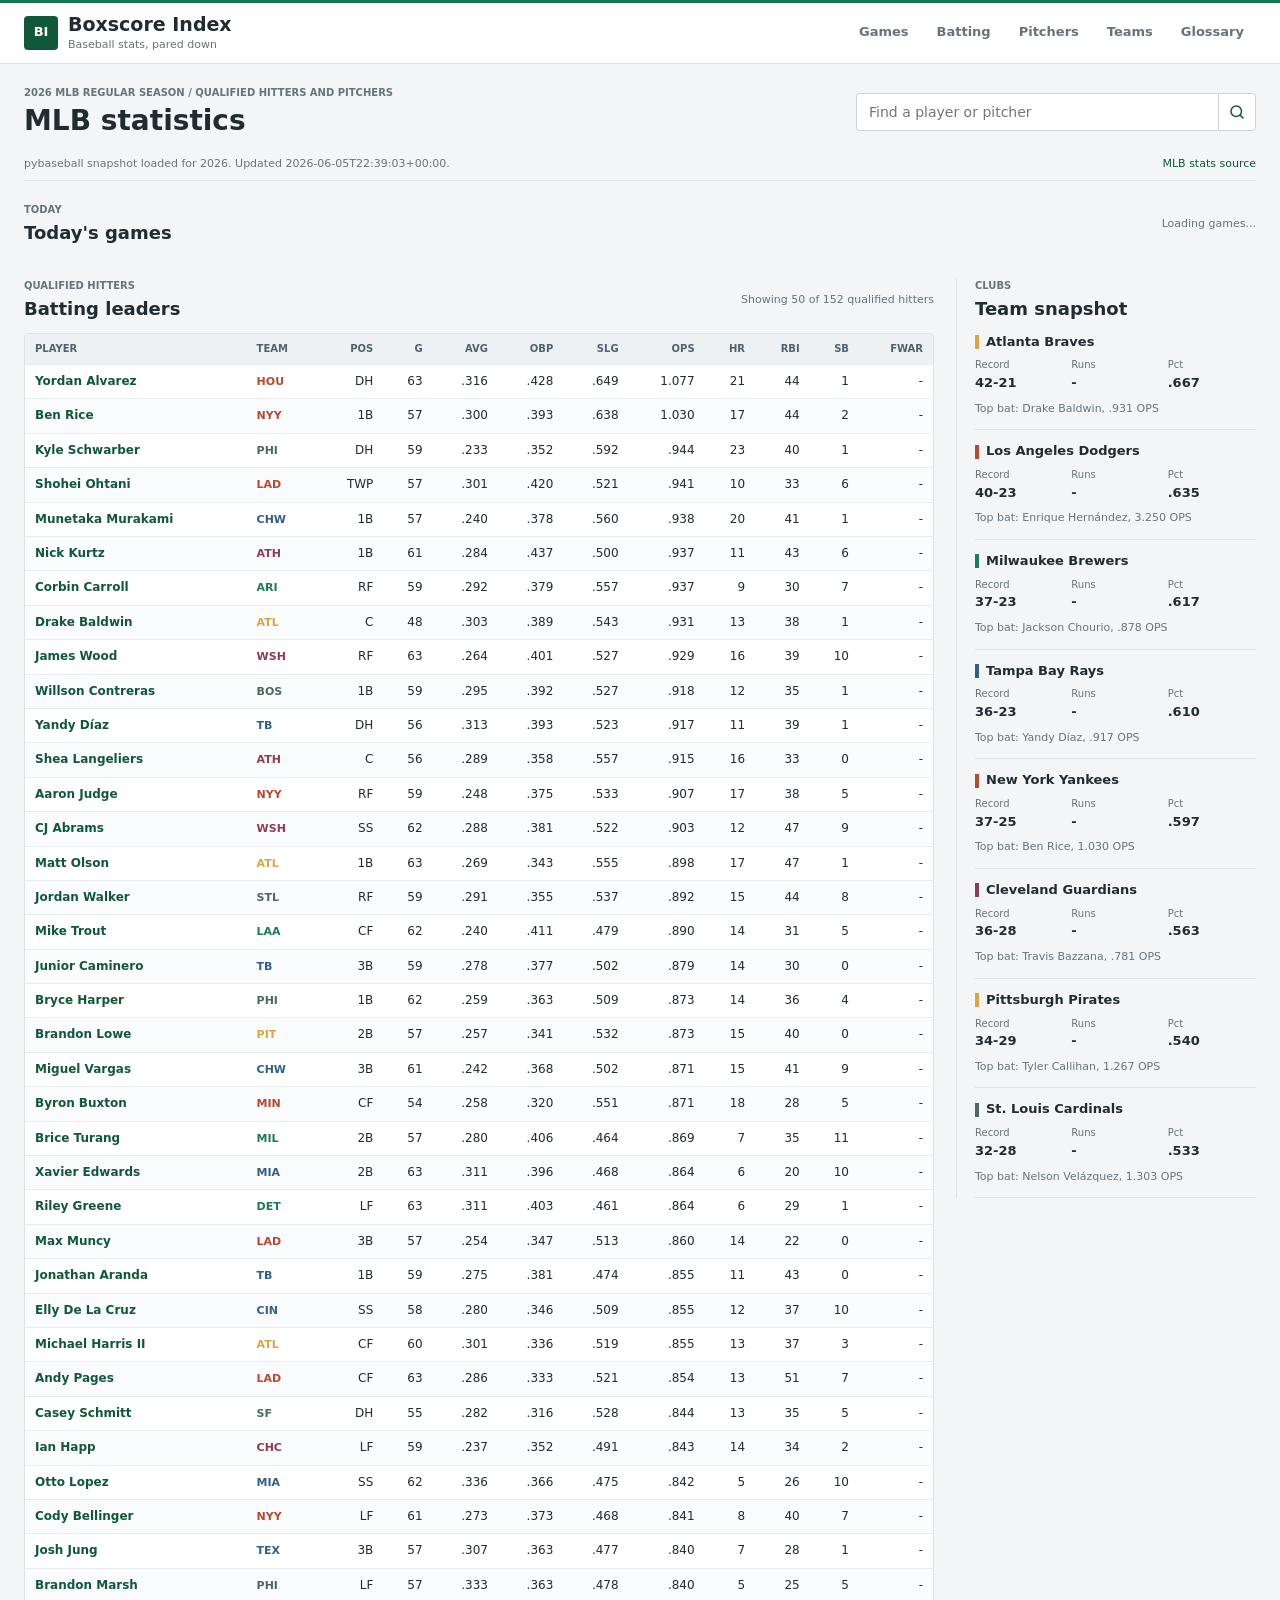
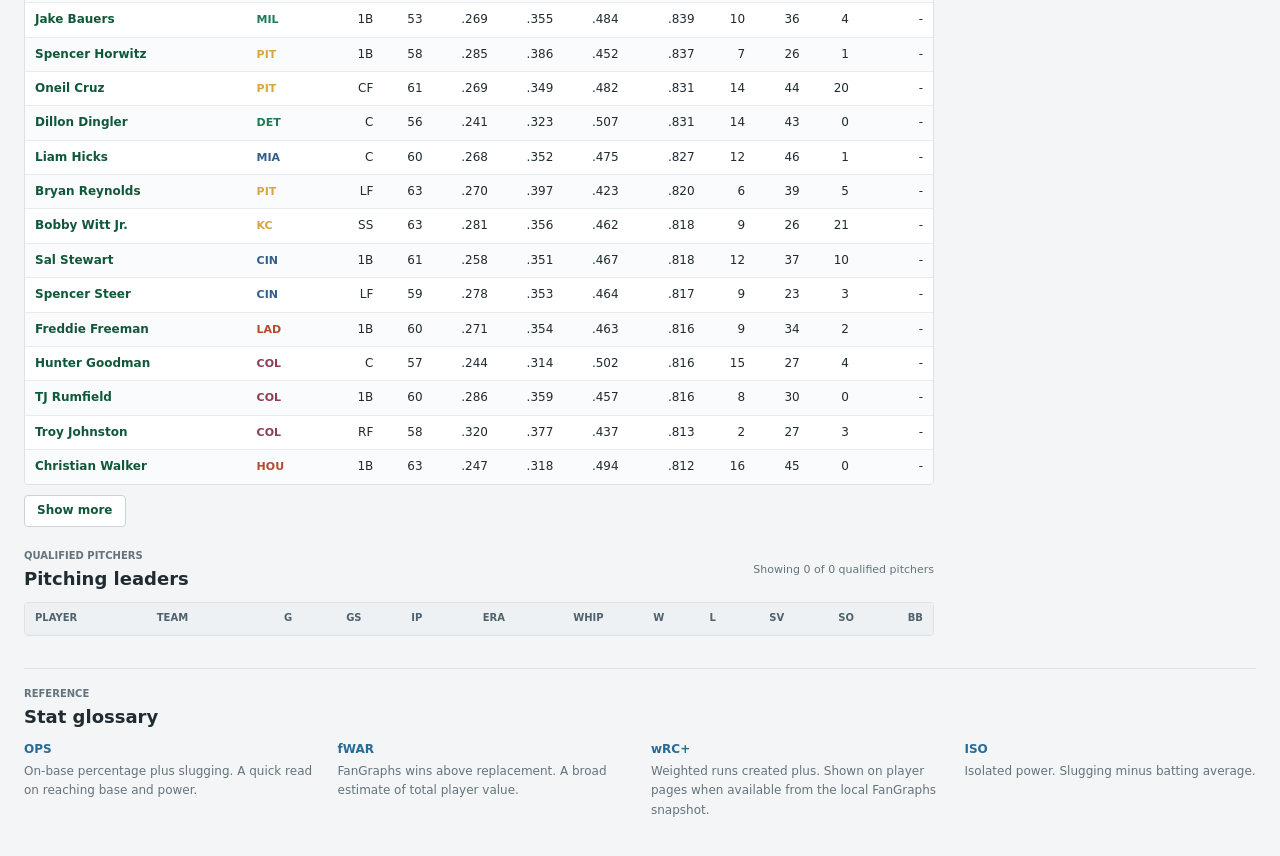
==== commit 763456ac: "Revamp stats pages with full-width layouts and compact tables" ====
--- a/index.html
+++ b/index.html
@@ -16,28 +16,27 @@
         </span>
       </a>
       <nav aria-label="Primary">
-        <a href="#players">Players</a>
+        <a href="#games">Games</a>
+        <a href="#players">Batting</a>
         <a href="#pitchers">Pitchers</a>
         <a href="#teams">Teams</a>
         <a href="#glossary">Glossary</a>
       </nav>
     </header>
 
-    <main>
+    <main class="dashboard-page">
+      <div class="dashboard-heading">
       <section class="overview" id="overview">
         <div class="overview-copy">
           <p class="eyebrow"><span id="seasonLabel">MLB season</span></p>
-          <h1>MLB player lookup, sortable batting, and pitchers.</h1>
-          <p>
-            Search hitters and pitchers, scan qualified batting and pitching tables, and open compact player pages with current-season and career lines.
-          </p>
+          <h1>MLB statistics</h1>
         </div>
       </section>
 
       <section class="toolbar search-toolbar" aria-label="Player search">
         <form class="search-form" id="playerSearchForm">
           <label class="search-box">
-            <span>Search</span>
+            <span class="visually-hidden">Search players</span>
             <input id="searchInput" type="search" placeholder="Find a player or pitcher" autocomplete="off" />
           </label>
           <button class="icon-button" type="submit" aria-label="Open selected player" title="Open selected player">
@@ -49,10 +48,22 @@
           <div class="search-dropdown" id="playerSearchDropdown" hidden></div>
         </form>
       </section>
+      </div>
 
       <section class="data-status" aria-live="polite">
         <p id="dataStatus">Loading MLB statistics...</p>
         <a href="https://www.mlb.com/stats" target="_blank" rel="noreferrer">MLB stats source</a>
+      </section>
+
+      <section class="games-section" id="games" aria-labelledby="gamesHeading">
+        <div class="section-head">
+          <div>
+            <p class="eyebrow" id="gamesDate">Today</p>
+            <h2 id="gamesHeading">Today's games</h2>
+          </div>
+          <p class="result-count" id="gamesStatus" role="status">Loading games...</p>
+        </div>
+        <div class="games-grid" id="gamesGrid"></div>
       </section>
 
       <section class="panel standings" id="teams">
@@ -69,7 +80,7 @@
         <div class="section-head">
           <div>
             <p class="eyebrow">Qualified hitters</p>
-            <h2>Sortable batting table</h2>
+            <h2>Batting leaders</h2>
           </div>
           <p id="resultCount" class="result-count">0 results</p>
         </div>
@@ -103,7 +114,7 @@
         <div class="section-head">
           <div>
             <p class="eyebrow">Qualified pitchers</p>
-            <h2>Top pitching table</h2>
+            <h2>Pitching leaders</h2>
           </div>
           <p id="pitcherResultCount" class="result-count">0 results</p>
         </div>
--- a/styles.css
+++ b/styles.css
@@ -1,746 +1,150 @@
 :root {
-  color-scheme: light;
-  --ink: #18201d;
-  --muted: #66736e;
-  --line: #dce3df;
-  --paper: #f6f8f7;
-  --panel: #ffffff;
-  --green: #1f7a56;
-  --green-dark: #12553a;
-  --clay: #b54a2f;
-  --gold: #d9a441;
-  --blue: #315f8c;
-  --soft: #eef3f0;
-  --shadow: 0 12px 30px rgba(24, 32, 29, 0.08);
+ color-scheme:light; --ink:#202c32; --muted:#65747c; --line:#dce3e7; --paper:#f3f5f7; --panel:#fff; --green:#167451; --green-dark:#105839; --clay:#ab3e4b; --gold:#be8a2d; --blue:#276b98; --soft:#edf1f4; --shadow:none;
 }
-
-* {
-  box-sizing: border-box;
+*{box-sizing:border-box} [hidden]{display:none!important}
+html{scroll-behavior:smooth;scroll-padding-top:82px}
+body{margin:0;background:var(--paper);color:var(--ink);font-family:Inter,"Segoe UI",system-ui,sans-serif;font-size:14px;line-height:1.45}
+button,input,select{font:inherit} button{cursor:pointer}
+a{color:var(--green-dark);text-decoration:none} a:hover{text-decoration:underline}
+:focus-visible{outline:2px solid var(--blue);outline-offset:3px}
+h1,h2,h3,p{margin-top:0;letter-spacing:0}
+h1{margin-bottom:0;font-size:28px;line-height:1.2;font-weight:750}
+h2{margin-bottom:0;font-size:18px;line-height:1.3;font-weight:700}
+.site-header{position:sticky;top:0;z-index:30;min-height:62px;display:flex;align-items:center;justify-content:space-between;gap:20px;padding:10px 24px;background:#fff;border-bottom:1px solid var(--line);border-top:3px solid var(--green)}
+.brand{display:flex;align-items:center;gap:10px;color:var(--ink);flex-shrink:0}
+.brand:hover{text-decoration:none}
+.brand-mark{display:grid;place-items:center;width:34px;height:34px;background:var(--green-dark);color:white;border-radius:4px;font-weight:800;font-size:13px}
+.brand strong{display:block;font-size:19px;line-height:1.2}
+.brand small{display:block;color:var(--muted);font-size:11px;margin-top:1px}
+nav{display:flex;gap:4px;flex-wrap:wrap}
+nav a{padding:7px 12px;color:var(--muted);font-size:13px;font-weight:650;border-radius:3px}
+nav a:hover,nav a:focus-visible{color:var(--green-dark);background:#eaf3ef;text-decoration:none}
+main{width:auto;max-width:none;margin:0 24px;padding:22px 0 36px}
+.dashboard-page{display:grid;grid-template-columns:minmax(0,1fr) 300px;gap:22px;align-items:start}
+.dashboard-heading{grid-column:1/-1;display:flex;align-items:center;justify-content:space-between;gap:24px}
+.overview,.overview-copy{padding:0;margin:0;min-width:0}
+.eyebrow{margin:0 0 4px;color:var(--muted);font-size:10px;font-weight:650;text-transform:uppercase;letter-spacing:0}
+.search-toolbar{width:400px;max-width:100%;flex-shrink:1;min-width:260px}
+.search-form{position:relative;display:grid;grid-template-columns:minmax(0,1fr) 38px}
+.search-box{display:block;min-width:0}
+.visually-hidden{position:absolute;width:1px;height:1px;overflow:hidden;clip-path:inset(50%);white-space:nowrap}
+input,select{width:100%;height:38px;border:1px solid #c8d4da;border-radius:4px;background:white;color:var(--ink);padding:0 12px}
+.search-box input{border-radius:4px 0 0 4px;border-right:0}
+.icon-button{display:inline-grid;place-items:center;width:38px;height:38px;padding:0;border:1px solid #c8d4da;border-radius:4px;background:white;color:var(--green-dark)}
+.search-form .icon-button{border-radius:0 4px 4px 0}
+.icon-button:hover{background:#eaf3ef}
+svg{width:18px;height:18px;fill:none;stroke:currentColor;stroke-width:2;stroke-linecap:round;stroke-linejoin:round}
+.search-dropdown{position:absolute;top:calc(100% + 5px);left:0;right:0;z-index:40;overflow:hidden;border:1px solid #c8d4da;border-radius:4px;background:white;box-shadow:0 8px 24px #202c3218}
+.search-option{display:flex;width:100%;gap:12px;justify-content:space-between;align-items:center;border:0;border-bottom:1px solid var(--line);padding:10px 12px;background:white;text-align:left}
+.search-option:last-child{border-bottom:0}
+.search-option:hover,.search-option.is-active{background:#eaf3ef}
+.search-option strong{font-size:13px}
+.search-option span{color:var(--muted);font-size:11px;text-align:right}
+.data-status{grid-column:1/-1;display:flex;justify-content:space-between;align-items:center;gap:12px;color:var(--muted);font-size:11px;padding:8px 0;margin-top:-12px;border-bottom:1px solid var(--line)}
+.data-status p{margin:0} .data-status a{white-space:nowrap}
+.panel,.games-section,.statcast-section{min-width:0;margin:0;padding:0;background:transparent;border:0;border-radius:0;box-shadow:none}
+.section-head{display:flex;align-items:center;justify-content:space-between;gap:12px;margin-bottom:12px;flex-wrap:wrap}
+.result-count{margin:0;color:var(--muted);font-size:11px;font-weight:500}
+.games-section{grid-column:1/-1}
+.games-grid{display:grid;grid-template-columns:repeat(auto-fit,minmax(min(100%,410px),1fr));gap:12px}
+.game-card{min-width:0;padding:10px 12px;border:1px solid var(--line);border-radius:4px;background:white}
+.game-card-head,.game-card-foot{display:flex;align-items:center;justify-content:space-between;gap:10px;font-size:11px}
+.game-card-head{margin-bottom:8px} .game-state{font-weight:650} .game-state.is-live{color:var(--green-dark)}
+.game-linescore{overflow-x:auto} .game-linescore table{min-width:390px;font-size:11px}
+.game-linescore th,.game-linescore td{text-align:center;padding:6px 4px;white-space:nowrap;font-size:11px}
+.game-linescore th:first-child{text-align:left}
+.game-linescore tbody th{text-transform:none}
+.game-team{display:flex;align-items:center;gap:6px} .game-team img{flex-shrink:0;object-fit:contain}
+.game-total{font-weight:750;background:#f0f6f3}
+.game-card-foot{margin-top:8px;color:var(--muted)}
+.game-card-foot span{min-width:0;overflow-wrap:anywhere} .game-card-foot a{white-space:nowrap;font-weight:650}
+#teams{grid-column:2;grid-row:4/span 2;padding-left:18px;border-left:1px solid var(--line)}
+#players{grid-column:1;grid-row:4} #pitchers{grid-column:1;grid-row:5}
+.team-grid{display:grid;gap:0}
+.team-card{padding:12px 0;border-bottom:1px solid var(--line)}
+.team-card:first-child{padding-top:0}
+.team-card h3{margin-bottom:7px;font-size:13px;display:flex;align-items:center;gap:7px}
+.team-card h3::before{content:"";width:4px;height:14px;background:var(--team-color);flex-shrink:0}
+.team-card dl{display:grid;grid-template-columns:repeat(3,1fr);gap:8px;margin:0}
+.team-card dt{color:var(--muted);font-size:10px}
+.team-card dd{margin:1px 0 0;font-size:13px;font-weight:650}
+.leader-meta{color:var(--muted);font-size:11px}
+.team-card .leader-meta{margin:8px 0 0;line-height:1.5}
+.table-wrap{overflow-x:auto;background:white;border:1px solid var(--line);border-radius:4px}
+table{width:100%;min-width:780px;border-collapse:collapse;font-variant-numeric:tabular-nums}
+th,td{padding:8px 10px;border-bottom:1px solid #e7ecef;text-align:right;white-space:nowrap;font-size:12px}
+thead th{background:var(--soft);color:#4f626d;font-size:10px;font-weight:700;text-transform:uppercase}
+th:first-child,td:first-child,th:nth-child(2),td:nth-child(2){text-align:left}
+th button{padding:0;border:0;background:none;color:inherit;font:inherit;text-transform:inherit}
+th button:hover{color:var(--green-dark);text-decoration:underline}
+tbody tr:nth-child(even){background:#fafbfc} tbody tr:hover{background:#edf5f1}
+tbody tr:last-child td{border-bottom:0}
+.player-button{padding:0;border:0;background:none;color:var(--green-dark);text-align:left;font-weight:600}
+.player-button:hover{text-decoration:underline}
+.team-chip{display:inline-block;color:var(--team-color);font-size:11px;font-weight:700}
+.table-footer{display:flex;justify-content:flex-start;margin-top:10px}
+.secondary-button{min-height:32px;padding:4px 12px;background:white;color:var(--green-dark);border:1px solid #c8d4da;border-radius:4px;font-size:12px;font-weight:600}
+.secondary-button:hover{background:#eaf3ef}
+.glossary{grid-column:1/-1;padding-top:18px;border-top:1px solid var(--line)}
+.glossary dl{display:grid;grid-template-columns:repeat(4,minmax(0,1fr));gap:22px;margin:0}
+.glossary dt{font-size:12px;color:var(--blue);font-weight:700}
+.glossary dd{margin:4px 0 0;color:var(--muted);font-size:12px;line-height:1.6}
+.player-page{display:grid;grid-template-columns:minmax(0,1.4fr) minmax(0,1fr);gap:24px;align-items:start}
+.player-hero{grid-column:1/-1;display:grid;grid-template-columns:112px minmax(0,1fr);gap:20px;align-items:center;padding:0 0 20px;border-bottom:1px solid var(--line)}
+.player-headshot{width:112px;max-width:100%;height:auto;object-fit:contain}
+.player-profile{min-width:0} .player-hero h1{margin-bottom:14px;font-size:26px}
+.bio-grid{display:grid;grid-template-columns:repeat(auto-fit,minmax(120px,1fr));gap:10px 18px;margin:0}
+.bio-grid dt,.career-table dt{color:var(--muted);font-size:10px;text-transform:uppercase}
+.bio-grid dd{margin:3px 0 0;font-size:12px;font-weight:600;overflow-wrap:anywhere}
+#seasonPanel,#searchResultsPanel{grid-column:1/-1}
+.career-table{display:grid;grid-template-columns:repeat(auto-fit,minmax(88px,1fr));margin:0;background:white;border:1px solid var(--line);border-radius:4px;overflow:hidden}
+.career-table div{padding:10px 12px;min-width:0;border-right:1px solid var(--line);border-bottom:1px solid var(--line)}
+.career-table dd{margin:4px 0 0;font-size:18px;font-weight:650;font-variant-numeric:tabular-nums;overflow-wrap:anywhere}
+#careerPanel{grid-column:1;grid-row:3} #statcastPanel{grid-column:2;grid-row:3}
+.statcast-section .section-head a{font-size:11px}
+.statcast-section>.result-count{margin:-4px 0 10px}
+.statcast-table-wrap{overflow-x:auto;border:1px solid var(--line);border-radius:4px;background:white}
+.statcast-table{min-width:0;table-layout:fixed}
+.statcast-table th:first-child{width:38%} .statcast-table th:nth-child(2){width:16%}
+.statcast-table th,.statcast-table td{white-space:normal;overflow-wrap:anywhere}
+.statcast-table tbody th{text-align:left;font-size:12px;font-weight:600} .statcast-table td:nth-child(2){font-weight:650}
+.percentile-cell{display:flex;align-items:center;gap:8px}
+.percentile-cell span{min-width:3ch;text-align:right;font-variant-numeric:tabular-nums;font-size:12px}
+.percentile-meter{width:100%;height:12px;min-width:0;--bar-color:#8997a0}
+.percentile-meter.high{--bar-color:#c64545} .percentile-meter.low{--bar-color:#337bb0}
+.percentile-meter::-webkit-meter-bar{background:#e9edeb;border:0;border-radius:3px}
+.percentile-meter::-webkit-meter-optimum-value{background:var(--bar-color)}
+.percentile-meter::-moz-meter-bar{background:var(--bar-color)}
+.search-results{display:grid;gap:8px}
+.search-result{display:flex;justify-content:space-between;gap:12px;padding:10px 12px;border-bottom:1px solid var(--line)}
+.drawer{position:fixed;top:0;right:0;z-index:50;width:min(430px,100%);height:100dvh;overflow:auto;transform:translateX(104%);background:white;padding:22px;transition:transform .2s}
+.drawer.is-open{transform:translateX(0)} .close-drawer{position:absolute;top:12px;right:12px}
+.scrim{display:none;position:fixed;inset:0;z-index:45;background:#202c3260} .scrim.is-open{display:block}
+.drawer h2{margin-top:42px} .stat-stack{display:grid;grid-template-columns:repeat(3,1fr);gap:10px}
+.stat-stack span,.stat-stack strong{display:block} .note{font-size:12px;color:var(--muted)}
+@media(min-width:1700px){.dashboard-page{grid-template-columns:minmax(0,1fr) 340px}.games-grid{grid-template-columns:repeat(auto-fit,minmax(430px,1fr))}}
+@media(max-width:1100px){
+ .dashboard-page{grid-template-columns:minmax(0,1fr)}
+ #teams,#players,#pitchers{grid-column:1;grid-row:auto}
+ #teams{padding-left:0;border-left:0}
+ .team-grid{grid-template-columns:repeat(4,minmax(0,1fr));gap:14px}
+ .team-card:first-child{padding-top:12px}
+ .player-page{grid-template-columns:minmax(0,1fr)}
+ #careerPanel,#statcastPanel{grid-column:1;grid-row:auto}
 }
-
-html {
-  scroll-behavior: smooth;
+@media(max-width:700px){
+ main{margin:0 14px;padding-top:16px}
+ .site-header{padding:9px 14px;gap:12px;flex-wrap:wrap;position:static}
+ .brand strong{font-size:17px} nav{width:100%;gap:0} nav a{padding:6px 10px} nav a:first-child{padding-left:0}
+ .dashboard-page{gap:18px}.dashboard-heading{display:grid;gap:14px}
+ .search-toolbar{width:100%;min-width:0}
+ .data-status{margin-top:-6px;align-items:start}
+ .team-grid{grid-template-columns:repeat(2,minmax(0,1fr))}
+ .glossary dl{grid-template-columns:repeat(2,minmax(0,1fr));gap:16px}
+ .player-hero{grid-template-columns:82px minmax(0,1fr);gap:14px;align-items:start}
+ .player-headshot{width:82px}.player-hero h1{font-size:23px}
+ .bio-grid{grid-template-columns:repeat(2,minmax(0,1fr));gap:10px}
+ .career-table{grid-template-columns:repeat(auto-fit,minmax(76px,1fr))}.career-table div{padding:9px}
+ .statcast-table th,.statcast-table td{padding:9px 7px}
 }
-
-body {
-  margin: 0;
-  background: var(--paper);
-  color: var(--ink);
-  font-family:
-    Inter, ui-sans-serif, system-ui, -apple-system, BlinkMacSystemFont, "Segoe UI", sans-serif;
-}
-
-button,
-input,
-select {
-  font: inherit;
-}
-
-button {
-  cursor: pointer;
-}
-
-.site-header {
-  position: sticky;
-  top: 0;
-  z-index: 20;
-  display: flex;
-  align-items: center;
-  justify-content: space-between;
-  gap: 24px;
-  min-height: 68px;
-  padding: 10px clamp(18px, 4vw, 56px);
-  border-bottom: 1px solid rgba(216, 224, 220, 0.92);
-  background: rgba(246, 248, 247, 0.92);
-  backdrop-filter: blur(12px);
-}
-
-.brand {
-  display: inline-flex;
-  align-items: center;
-  gap: 12px;
-  color: var(--ink);
-  text-decoration: none;
-}
-
-.brand-mark {
-  display: grid;
-  width: 42px;
-  height: 42px;
-  place-items: center;
-  border-radius: 8px;
-  background: linear-gradient(135deg, var(--green), var(--blue));
-  color: white;
-  font-weight: 900;
-  letter-spacing: 0;
-}
-
-.brand strong,
-.brand small {
-  display: block;
-  line-height: 1.1;
-}
-
-.brand small {
-  margin-top: 3px;
-  color: var(--muted);
-  font-size: 0.78rem;
-}
-
-nav {
-  display: flex;
-  flex-wrap: wrap;
-  gap: 6px;
-  justify-content: flex-end;
-}
-
-nav a {
-  border-radius: 999px;
-  color: var(--muted);
-  font-size: 0.92rem;
-  font-weight: 700;
-  padding: 9px 12px;
-  text-decoration: none;
-}
-
-nav a:hover,
-nav a:focus-visible {
-  background: rgba(31, 122, 86, 0.1);
-  color: var(--green-dark);
-  outline: none;
-}
-
-main {
-  width: min(1180px, calc(100% - 32px));
-  margin: 0 auto;
-  padding: 24px 0 56px;
-}
-
-.overview {
-  display: block;
-  margin-bottom: 16px;
-  border: 1px solid var(--line);
-  border-radius: 8px;
-  background: var(--panel);
-  box-shadow: var(--shadow);
-}
-
-.overview-copy {
-  display: flex;
-  flex-direction: column;
-  justify-content: center;
-  padding: clamp(18px, 3vw, 34px);
-}
-
-.eyebrow {
-  margin: 0 0 8px;
-  color: var(--clay);
-  font-size: 0.76rem;
-  font-weight: 900;
-  letter-spacing: 0;
-  text-transform: uppercase;
-}
-
-h1,
-h2,
-p {
-  margin-top: 0;
-}
-
-h1 {
-  max-width: 760px;
-  margin-bottom: 14px;
-  font-size: clamp(2.05rem, 5vw, 3.8rem);
-  line-height: 1;
-  letter-spacing: 0;
-}
-
-h2 {
-  margin-bottom: 0;
-  font-size: clamp(1.35rem, 2vw, 1.75rem);
-  letter-spacing: 0;
-}
-
-.overview-copy > p:not(.eyebrow) {
-  max-width: 760px;
-  color: var(--muted);
-  font-size: 1.02rem;
-  line-height: 1.58;
-}
-
-.toolbar,
-.panel {
-  border: 1px solid var(--line);
-  border-radius: 8px;
-  background: var(--panel);
-  box-shadow: var(--shadow);
-}
-
-.toolbar {
-  display: grid;
-  grid-template-columns: minmax(240px, 1fr) 190px 180px 120px auto auto;
-  gap: 12px;
-  align-items: end;
-  margin: 0 0 14px;
-  padding: 12px;
-}
-
-.search-toolbar {
-  grid-template-columns: minmax(260px, 560px);
-  justify-content: start;
-}
-
-.search-form {
-  position: relative;
-  display: grid;
-  grid-template-columns: minmax(0, 1fr) auto;
-  gap: 8px;
-  align-items: end;
-}
-
-.search-dropdown {
-  position: absolute;
-  top: calc(100% + 6px);
-  left: 0;
-  right: 52px;
-  z-index: 30;
-  overflow: hidden;
-  border: 1px solid var(--line);
-  border-radius: 8px;
-  background: #fff;
-  box-shadow: var(--shadow);
-}
-
-.search-option {
-  display: flex;
-  width: 100%;
-  align-items: center;
-  justify-content: space-between;
-  gap: 14px;
-  border: 0;
-  border-bottom: 1px solid var(--line);
-  background: #fff;
-  color: var(--ink);
-  padding: 11px 12px;
-  text-align: left;
-}
-
-.search-option:last-child {
-  border-bottom: 0;
-}
-
-.search-option:hover,
-.search-option.is-active {
-  background: rgba(31, 122, 86, 0.08);
-}
-
-.search-option strong {
-  display: block;
-}
-
-.search-option span {
-  color: var(--muted);
-  font-size: 0.86rem;
-  font-weight: 800;
-}
-
-.data-status {
-  display: flex;
-  align-items: center;
-  justify-content: space-between;
-  gap: 14px;
-  margin: 0 0 18px;
-  color: var(--muted);
-  font-size: 0.86rem;
-}
-
-.data-status p {
-  margin: 0;
-}
-
-.data-status a {
-  color: var(--green-dark);
-  font-weight: 900;
-  text-decoration: none;
-}
-
-.data-status a:hover {
-  text-decoration: underline;
-}
-
-label span {
-  display: block;
-  margin-bottom: 6px;
-  color: var(--muted);
-  font-size: 0.76rem;
-  font-weight: 800;
-  text-transform: uppercase;
-}
-
-input,
-select {
-  width: 100%;
-  height: 44px;
-  border: 1px solid var(--line);
-  border-radius: 8px;
-  background: #fff;
-  color: var(--ink);
-  padding: 0 12px;
-}
-
-input:focus,
-select:focus,
-button:focus-visible {
-  border-color: var(--green);
-  outline: 3px solid rgba(31, 122, 86, 0.16);
-}
-
-.icon-button {
-  display: inline-grid;
-  width: 44px;
-  height: 44px;
-  place-items: center;
-  border: 1px solid var(--line);
-  border-radius: 8px;
-  background: #fff;
-  color: var(--green-dark);
-}
-
-.icon-button:hover {
-  background: rgba(31, 122, 86, 0.08);
-}
-
-svg {
-  width: 20px;
-  height: 20px;
-  fill: none;
-  stroke: currentColor;
-  stroke-linecap: round;
-  stroke-linejoin: round;
-  stroke-width: 2;
-}
-
-.panel {
-  padding: clamp(15px, 2.2vw, 22px);
-}
-
-.section-head {
-  display: flex;
-  align-items: center;
-  justify-content: space-between;
-  gap: 16px;
-  margin-bottom: 18px;
-}
-
-.leader-meta {
-  color: var(--muted);
-  font-size: 0.88rem;
-}
-
-.team-grid {
-  display: grid;
-  grid-template-columns: repeat(2, minmax(0, 1fr));
-  gap: 12px;
-}
-
-.team-card {
-  border: 1px solid var(--line);
-  border-left: 4px solid var(--team-color);
-  border-radius: 8px;
-  background: #fbfcfb;
-  padding: 14px;
-}
-
-.team-card h3 {
-  margin: 0 0 10px;
-  font-size: 1rem;
-}
-
-.team-card dl {
-  display: grid;
-  grid-template-columns: repeat(3, 1fr);
-  gap: 10px;
-  margin: 0;
-}
-
-.team-card dt {
-  color: var(--muted);
-  font-size: 0.72rem;
-  font-weight: 900;
-  text-transform: uppercase;
-}
-
-.team-card dd {
-  margin: 4px 0 0;
-  font-weight: 900;
-}
-
-.data-panel {
-  margin-bottom: 20px;
-  padding-bottom: 12px;
-}
-
-.result-count {
-  margin: 0;
-  color: var(--muted);
-  font-weight: 800;
-}
-
-.table-footer {
-  display: flex;
-  justify-content: center;
-  padding-top: 14px;
-}
-
-.secondary-button {
-  display: inline-flex;
-  align-items: center;
-  justify-content: center;
-  min-height: 40px;
-  border: 1px solid var(--line);
-  border-radius: 8px;
-  background: #fff;
-  color: var(--green-dark);
-  font-weight: 900;
-  padding: 0 16px;
-}
-
-.secondary-button:hover {
-  background: rgba(31, 122, 86, 0.08);
-}
-
-.secondary-button[hidden] {
-  display: none;
-}
-
-.table-wrap {
-  overflow: auto;
-  border: 1px solid var(--line);
-  border-radius: 8px;
-  background: white;
-}
-
-table {
-  width: 100%;
-  min-width: 880px;
-  border-collapse: collapse;
-}
-
-th,
-td {
-  border-bottom: 1px solid var(--line);
-  padding: 11px 12px;
-  text-align: right;
-  white-space: nowrap;
-}
-
-th {
-  background: var(--soft);
-  color: var(--muted);
-  font-size: 0.76rem;
-  text-transform: uppercase;
-}
-
-th button {
-  border: 0;
-  background: transparent;
-  color: inherit;
-  font-weight: 900;
-  text-transform: inherit;
-}
-
-th:first-child,
-td:first-child,
-th:nth-child(2),
-td:nth-child(2),
-th:nth-child(3),
-td:nth-child(3) {
-  text-align: left;
-}
-
-tbody tr {
-  transition: background 0.16s ease;
-}
-
-tbody tr:hover {
-  background: rgba(49, 95, 140, 0.06);
-}
-
-.player-button {
-  border: 0;
-  background: transparent;
-  color: var(--green-dark);
-  font-weight: 900;
-  padding: 0;
-  text-align: left;
-}
-
-.team-chip {
-  display: inline-flex;
-  min-width: 42px;
-  justify-content: center;
-  border-radius: 999px;
-  background: color-mix(in srgb, var(--team-color) 16%, white);
-  color: var(--team-color);
-  font-weight: 900;
-  padding: 4px 9px;
-}
-
-.glossary dl {
-  display: grid;
-  grid-template-columns: repeat(4, minmax(0, 1fr));
-  gap: 12px;
-  margin: 0;
-}
-
-.glossary dl > div {
-  border: 1px solid var(--line);
-  border-radius: 8px;
-  padding: 14px;
-}
-
-.glossary dt {
-  color: var(--clay);
-  font-weight: 900;
-}
-
-.glossary dd {
-  margin: 6px 0 0;
-  color: var(--muted);
-  line-height: 1.45;
-}
-
-.drawer {
-  position: fixed;
-  top: 0;
-  right: 0;
-  z-index: 40;
-  width: min(430px, 100%);
-  height: 100dvh;
-  overflow: auto;
-  transform: translateX(104%);
-  border-left: 1px solid var(--line);
-  background: #fff;
-  box-shadow: var(--shadow);
-  padding: 22px;
-  transition: transform 0.22s ease;
-}
-
-.drawer.is-open {
-  transform: translateX(0);
-}
-
-.close-drawer {
-  position: absolute;
-  top: 16px;
-  right: 16px;
-}
-
-.scrim {
-  position: fixed;
-  inset: 0;
-  z-index: 35;
-  display: none;
-  background: rgba(24, 32, 29, 0.36);
-}
-
-.scrim.is-open {
-  display: block;
-}
-
-.drawer h2 {
-  max-width: calc(100% - 54px);
-  margin-top: 34px;
-  font-size: 2rem;
-}
-
-.drawer .player-subtitle {
-  color: var(--muted);
-  font-weight: 800;
-}
-
-.stat-stack {
-  display: grid;
-  grid-template-columns: repeat(3, 1fr);
-  gap: 10px;
-  margin: 20px 0;
-}
-
-.stat-stack div {
-  border: 1px solid var(--line);
-  border-radius: 8px;
-  padding: 12px;
-}
-
-.stat-stack span {
-  display: block;
-  color: var(--muted);
-  font-size: 0.72rem;
-  font-weight: 900;
-  text-transform: uppercase;
-}
-
-.stat-stack strong {
-  display: block;
-  margin-top: 4px;
-  font-size: 1.35rem;
-}
-
-.note {
-  border-radius: 8px;
-  background: rgba(49, 95, 140, 0.1);
-  color: #234766;
-  line-height: 1.55;
-  padding: 14px;
-}
-
-.player-page {
-  display: grid;
-  gap: 16px;
-}
-
-.player-hero {
-  display: grid;
-  grid-template-columns: 128px minmax(0, 1fr);
-  gap: 18px;
-  align-items: start;
-  border: 1px solid var(--line);
-  border-radius: 8px;
-  background: var(--panel);
-  box-shadow: var(--shadow);
-  padding: clamp(16px, 2.6vw, 26px);
-}
-
-.player-headshot {
-  width: 128px;
-  height: auto;
-  border: 1px solid var(--line);
-  border-radius: 8px;
-  background: #edf3f0;
-  object-fit: contain;
-}
-
-.player-headshot[hidden] {
-  display: none;
-}
-
-.player-profile {
-  min-width: 0;
-}
-
-.player-hero h1 {
-  margin-bottom: 14px;
-  font-size: clamp(1.65rem, 3vw, 2.55rem);
-  line-height: 1.04;
-}
-
-.player-bio-grid {
-  grid-template-columns: repeat(4, minmax(0, 1fr));
-}
-
-.bio-grid,
-.career-table {
-  display: grid;
-  grid-template-columns: repeat(4, minmax(0, 1fr));
-  gap: 10px;
-  margin: 0;
-}
-
-.career-table {
-  grid-template-columns: repeat(7, minmax(0, 1fr));
-}
-
-.bio-grid div,
-.career-table div {
-  border: 1px solid var(--line);
-  border-radius: 8px;
-  background: #fbfcfb;
-  padding: 10px 11px;
-}
-
-.bio-grid dt,
-.career-table dt {
-  color: var(--muted);
-  font-size: 0.72rem;
-  font-weight: 900;
-  text-transform: uppercase;
-}
-
-.bio-grid dd,
-.career-table dd {
-  margin: 4px 0 0;
-  font-weight: 900;
-}
-
-.search-results {
-  display: grid;
-  gap: 10px;
-}
-
-.search-result {
-  display: flex;
-  justify-content: space-between;
-  gap: 16px;
-  border: 1px solid var(--line);
-  border-radius: 8px;
-  color: var(--ink);
-  padding: 12px;
-  text-decoration: none;
-}
-
-.search-result:hover {
-  background: rgba(31, 122, 86, 0.07);
-}
-
-@media (max-width: 900px) {
-  .site-header,
-  .overview,
-  .toolbar,
-  .player-hero {
-    grid-template-columns: 1fr;
-  }
-
-  .player-headshot {
-    width: 112px;
-  }
-
-  .site-header {
-    align-items: flex-start;
-    display: grid;
-  }
-
-  nav {
-    justify-content: flex-start;
-  }
-
-  .glossary dl,
-  .bio-grid,
-  .career-table,
-  .team-grid {
-    grid-template-columns: repeat(2, minmax(0, 1fr));
-  }
-}
-
-@media (max-width: 560px) {
-  main {
-    width: min(100% - 22px, 1180px);
-    padding-top: 16px;
-  }
-
-  .site-header {
-    min-height: 0;
-    padding: 12px;
-  }
-
-  h1 {
-    font-size: 2.55rem;
-  }
-
-  .team-grid,
-  .glossary dl,
-  .bio-grid,
-  .career-table,
-  .stat-stack {
-    grid-template-columns: 1fr;
-  }
-}
+@media(prefers-reduced-motion:reduce){html{scroll-behavior:auto}*{transition:none!important}}
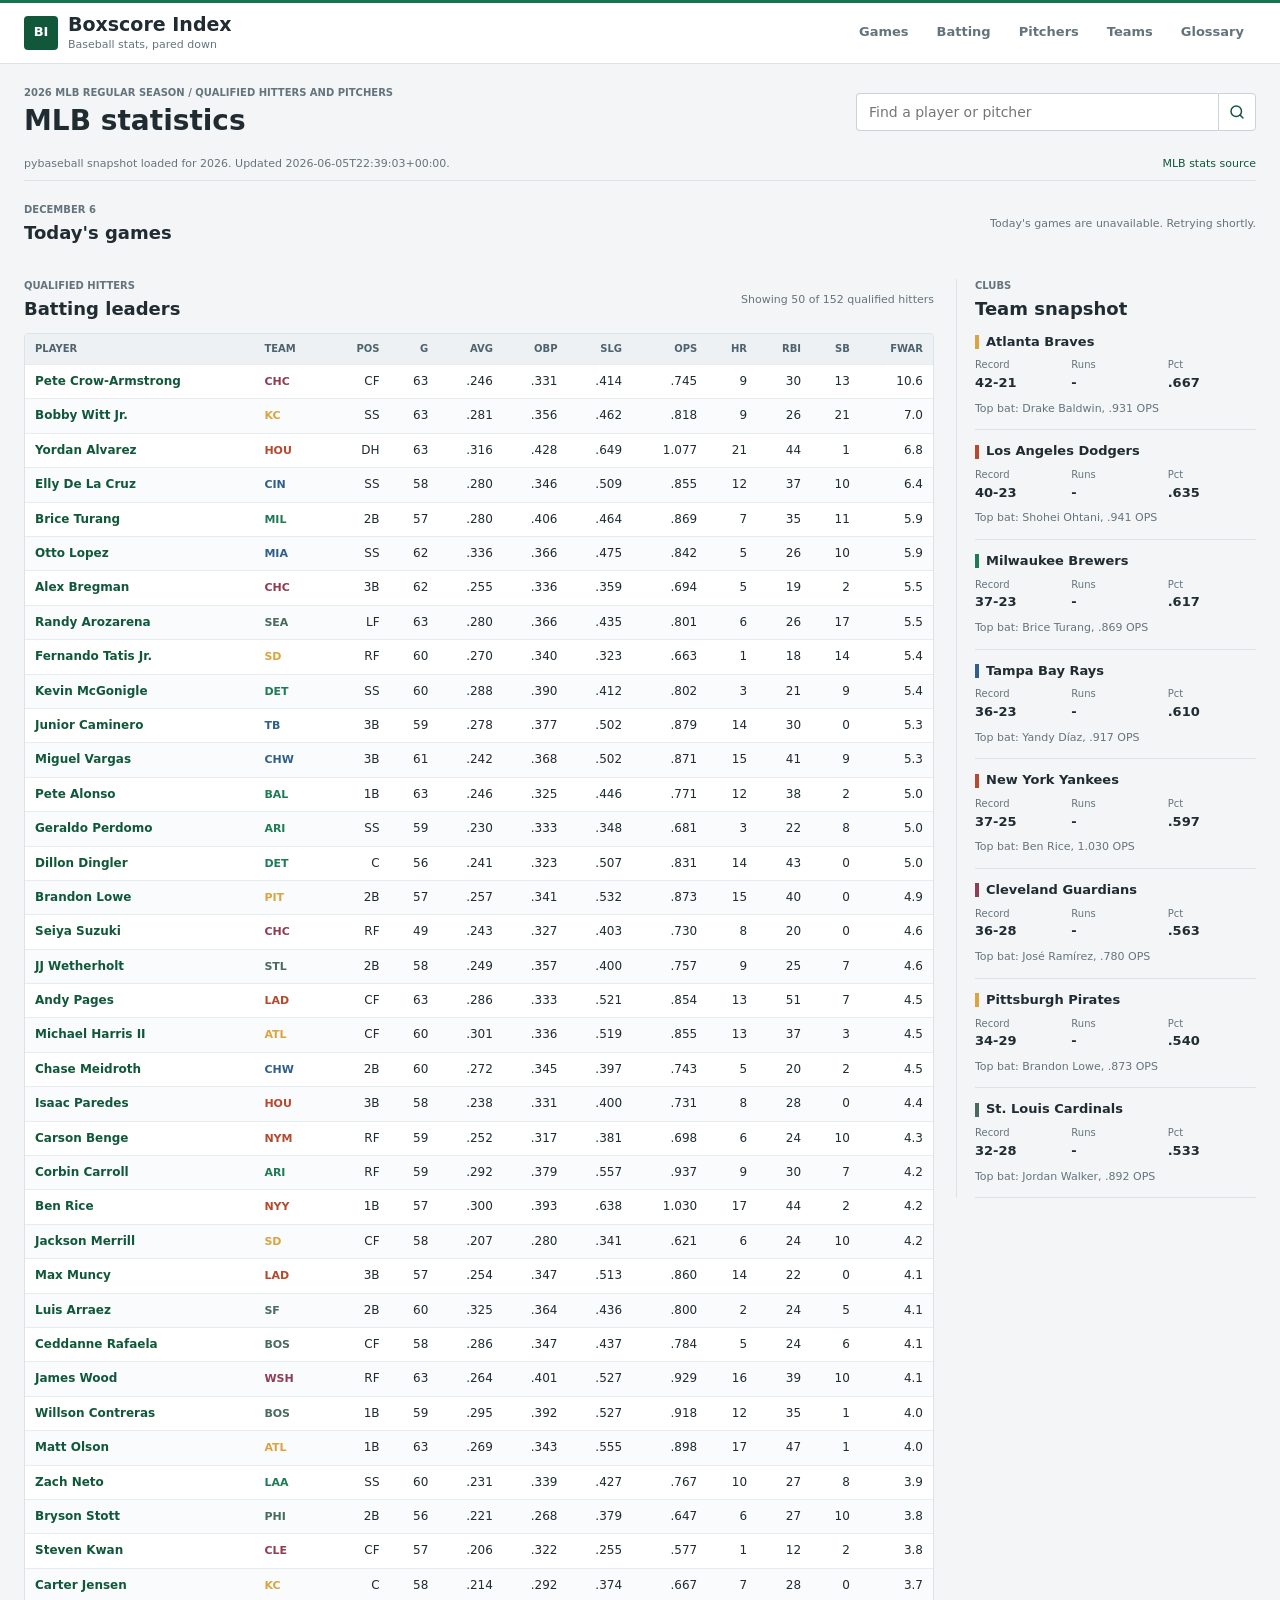
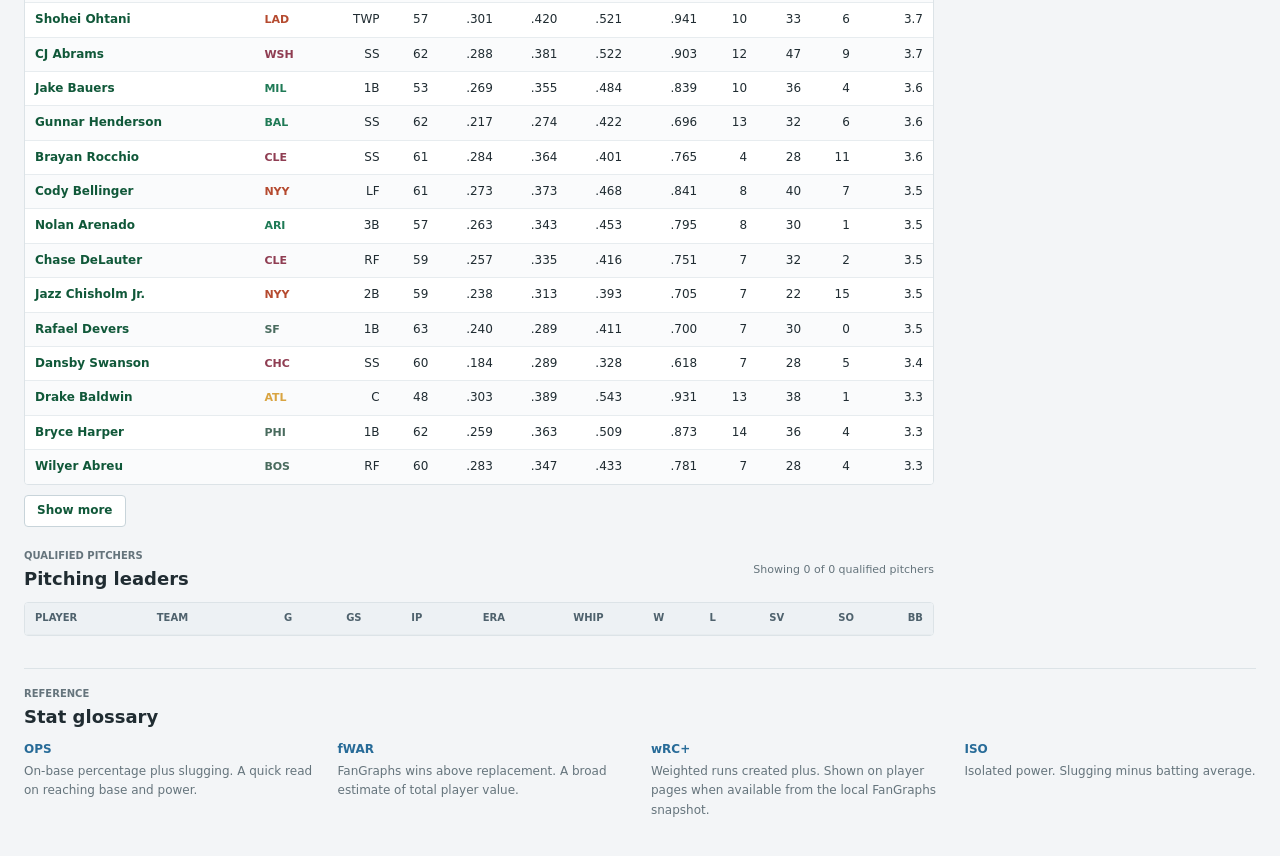
==== commit 0487b117: "Display separate seasonal fWAR and bWAR" ====
--- a/index.html
+++ b/index.html
@@ -1,189 +1,191 @@
-<!doctype html>
-<html lang="en">
-  <head>
-    <meta charset="utf-8" />
-    <meta name="viewport" content="width=device-width, initial-scale=1" />
-    <title>Boxscore Index</title>
-    <link rel="stylesheet" href="./styles.css" />
-  </head>
-  <body>
-    <header class="site-header">
-      <a class="brand" href="#overview" aria-label="Boxscore Index home">
-        <span class="brand-mark" aria-hidden="true">BI</span>
-        <span>
-          <strong>Boxscore Index</strong>
-          <small>Baseball stats, pared down</small>
-        </span>
-      </a>
-      <nav aria-label="Primary">
-        <a href="#games">Games</a>
-        <a href="#players">Batting</a>
-        <a href="#pitchers">Pitchers</a>
-        <a href="#teams">Teams</a>
-        <a href="#glossary">Glossary</a>
-      </nav>
-    </header>
-
-    <main class="dashboard-page">
-      <div class="dashboard-heading">
-      <section class="overview" id="overview">
-        <div class="overview-copy">
-          <p class="eyebrow"><span id="seasonLabel">MLB season</span></p>
-          <h1>MLB statistics</h1>
-        </div>
-      </section>
-
-      <section class="toolbar search-toolbar" aria-label="Player search">
-        <form class="search-form" id="playerSearchForm">
-          <label class="search-box">
-            <span class="visually-hidden">Search players</span>
-            <input id="searchInput" type="search" placeholder="Find a player or pitcher" autocomplete="off" />
-          </label>
-          <button class="icon-button" type="submit" aria-label="Open selected player" title="Open selected player">
-            <svg viewBox="0 0 24 24" aria-hidden="true">
-              <circle cx="11" cy="11" r="7" />
-              <path d="m16 16 4 4" />
-            </svg>
-          </button>
-          <div class="search-dropdown" id="playerSearchDropdown" hidden></div>
-        </form>
-      </section>
-      </div>
-
-      <section class="data-status" aria-live="polite">
-        <p id="dataStatus">Loading MLB statistics...</p>
-        <a href="https://www.mlb.com/stats" target="_blank" rel="noreferrer">MLB stats source</a>
-      </section>
-
-      <section class="games-section" id="games" aria-labelledby="gamesHeading">
-        <div class="section-head">
-          <div>
-            <p class="eyebrow" id="gamesDate">Today</p>
-            <h2 id="gamesHeading">Today's games</h2>
-          </div>
-          <p class="result-count" id="gamesStatus" role="status">Loading games...</p>
-        </div>
-        <div class="games-grid" id="gamesGrid"></div>
-      </section>
-
-      <section class="panel standings" id="teams">
-        <div class="section-head">
-          <div>
-            <p class="eyebrow">Clubs</p>
-            <h2>Team snapshot</h2>
-          </div>
-        </div>
-        <div id="teamGrid" class="team-grid"></div>
-      </section>
-
-      <section class="panel data-panel" id="players">
-        <div class="section-head">
-          <div>
-            <p class="eyebrow">Qualified hitters</p>
-            <h2>Batting leaders</h2>
-          </div>
-          <p id="resultCount" class="result-count">0 results</p>
-        </div>
-        <div class="table-wrap">
-          <table>
-            <thead>
-              <tr>
-                <th>Player</th>
-                <th>Team</th>
-                <th>Pos</th>
-                <th><button type="button" data-sort="g">G</button></th>
-                <th><button type="button" data-sort="avg">AVG</button></th>
-                <th><button type="button" data-sort="obp">OBP</button></th>
-                <th><button type="button" data-sort="slg">SLG</button></th>
-                <th><button type="button" data-sort="ops">OPS</button></th>
-                <th><button type="button" data-sort="hr">HR</button></th>
-                <th><button type="button" data-sort="rbi">RBI</button></th>
-                <th><button type="button" data-sort="sb">SB</button></th>
-                <th><button type="button" data-sort="fwar">fWAR</button></th>
-              </tr>
-            </thead>
-            <tbody id="playerRows"></tbody>
-          </table>
-        </div>
-        <div class="table-footer">
-          <button class="secondary-button" id="toggleTableRows" type="button">Show more</button>
-        </div>
-      </section>
-
-      <section class="panel data-panel" id="pitchers">
-        <div class="section-head">
-          <div>
-            <p class="eyebrow">Qualified pitchers</p>
-            <h2>Pitching leaders</h2>
-          </div>
-          <p id="pitcherResultCount" class="result-count">0 results</p>
-        </div>
-        <div class="table-wrap">
-          <table>
-            <thead>
-              <tr>
-                <th>Player</th>
-                <th>Team</th>
-                <th>G</th>
-                <th>GS</th>
-                <th>IP</th>
-                <th>ERA</th>
-                <th>WHIP</th>
-                <th>W</th>
-                <th>L</th>
-                <th>SV</th>
-                <th>SO</th>
-                <th>BB</th>
-              </tr>
-            </thead>
-            <tbody id="pitcherRows"></tbody>
-          </table>
-        </div>
-        <div class="table-footer">
-          <button class="secondary-button" id="togglePitcherRows" type="button">Show more</button>
-        </div>
-      </section>
-
-      <section class="panel glossary" id="glossary">
-        <div class="section-head">
-          <div>
-            <p class="eyebrow">Reference</p>
-            <h2>Stat glossary</h2>
-          </div>
-        </div>
-        <dl>
-          <div>
-            <dt>OPS</dt>
-            <dd>On-base percentage plus slugging. A quick read on reaching base and power.</dd>
-          </div>
-          <div>
-            <dt>fWAR</dt>
-            <dd>FanGraphs wins above replacement. A broad estimate of total player value.</dd>
-          </div>
-          <div>
-            <dt>wRC+</dt>
-            <dd>Weighted runs created plus. Shown on player pages when available from the local FanGraphs snapshot.</dd>
-          </div>
-          <div>
-            <dt>ISO</dt>
-            <dd>Isolated power. Slugging minus batting average.</dd>
-          </div>
-        </dl>
-      </section>
-    </main>
-
-    <aside class="drawer" id="playerDrawer" aria-hidden="true" aria-label="Player details">
-      <button class="icon-button close-drawer" id="closeDrawer" type="button" aria-label="Close player details" title="Close">
-        <svg viewBox="0 0 24 24" aria-hidden="true">
-          <path d="M18 6 6 18" />
-          <path d="m6 6 12 12" />
-        </svg>
-      </button>
-      <div id="drawerContent"></div>
-    </aside>
-    <div class="scrim" id="scrim"></div>
-
-    <script src="./data/mlb_stats.js"></script>
-    <script src="./app.js"></script>
-  </body>
-</html>
+<!doctype html>
+<html lang="en">
+  <head>
+    <meta charset="utf-8" />
+    <meta name="viewport" content="width=device-width, initial-scale=1" />
+    <title>Boxscore Index</title>
+    <link rel="stylesheet" href="./styles.css" />
+  </head>
+  <body>
+    <header class="site-header">
+      <a class="brand" href="#overview" aria-label="Boxscore Index home">
+        <span class="brand-mark" aria-hidden="true">BI</span>
+        <span>
+          <strong>Boxscore Index</strong>
+          <small>Baseball stats, pared down</small>
+        </span>
+      </a>
+      <nav aria-label="Primary">
+        <a href="#games">Games</a>
+        <a href="#players">Batting</a>
+        <a href="#pitchers">Pitchers</a>
+        <a href="#teams">Teams</a>
+        <a href="#glossary">Glossary</a>
+      </nav>
+    </header>
+
+    <main class="dashboard-page">
+      <div class="dashboard-heading">
+      <section class="overview" id="overview">
+        <div class="overview-copy">
+          <p class="eyebrow"><span id="seasonLabel">MLB season</span></p>
+          <h1>MLB statistics</h1>
+        </div>
+      </section>
+
+      <section class="toolbar search-toolbar" aria-label="Player search">
+        <form class="search-form" id="playerSearchForm">
+          <label class="search-box">
+            <span class="visually-hidden">Search players</span>
+            <input id="searchInput" type="search" placeholder="Find a player or pitcher" autocomplete="off" />
+          </label>
+          <button class="icon-button" type="submit" aria-label="Open selected player" title="Open selected player">
+            <svg viewBox="0 0 24 24" aria-hidden="true">
+              <circle cx="11" cy="11" r="7" />
+              <path d="m16 16 4 4" />
+            </svg>
+          </button>
+          <div class="search-dropdown" id="playerSearchDropdown" hidden></div>
+        </form>
+      </section>
+      </div>
+
+      <section class="data-status" aria-live="polite">
+        <p id="dataStatus">Loading MLB statistics...</p>
+        <a href="https://www.mlb.com/stats" target="_blank" rel="noreferrer">MLB stats source</a>
+      </section>
+
+      <section class="games-section" id="games" aria-labelledby="gamesHeading">
+        <div class="section-head">
+          <div>
+            <p class="eyebrow" id="gamesDate">Today</p>
+            <h2 id="gamesHeading">Today's games</h2>
+          </div>
+          <p class="result-count" id="gamesStatus" role="status">Loading games...</p>
+        </div>
+        <div class="games-grid" id="gamesGrid"></div>
+      </section>
+
+      <section class="panel standings" id="teams">
+        <div class="section-head">
+          <div>
+            <p class="eyebrow">Clubs</p>
+            <h2>Team snapshot</h2>
+          </div>
+        </div>
+        <div id="teamGrid" class="team-grid"></div>
+      </section>
+
+      <section class="panel data-panel" id="players">
+        <div class="section-head">
+          <div>
+            <p class="eyebrow">Qualified hitters</p>
+            <h2>Batting leaders</h2>
+          </div>
+          <p id="resultCount" class="result-count">0 results</p>
+        </div>
+        <div class="table-wrap">
+          <table>
+            <thead>
+              <tr>
+                <th>Player</th>
+                <th>Team</th>
+                <th>Pos</th>
+                <th><button type="button" data-sort="g">G</button></th>
+                <th><button type="button" data-sort="avg">AVG</button></th>
+                <th><button type="button" data-sort="obp">OBP</button></th>
+                <th><button type="button" data-sort="slg">SLG</button></th>
+                <th><button type="button" data-sort="ops">OPS</button></th>
+                <th><button type="button" data-sort="hr">HR</button></th>
+                <th><button type="button" data-sort="rbi">RBI</button></th>
+                <th><button type="button" data-sort="sb">SB</button></th>
+                <th><button type="button" data-sort="fwar">fWAR</button></th>
+              </tr>
+            </thead>
+            <tbody id="playerRows"></tbody>
+          </table>
+        </div>
+        <div class="table-footer">
+          <button class="secondary-button" id="toggleTableRows" type="button">Show more</button>
+        </div>
+      </section>
+
+      <section class="panel data-panel" id="pitchers">
+        <div class="section-head">
+          <div>
+            <p class="eyebrow">Qualified pitchers</p>
+            <h2>Pitching leaders</h2>
+          </div>
+          <p id="pitcherResultCount" class="result-count">0 results</p>
+        </div>
+        <div class="table-wrap">
+          <table>
+            <thead>
+              <tr>
+                <th>Player</th>
+                <th>Team</th>
+                <th>G</th>
+                <th>GS</th>
+                <th>IP</th>
+                <th>ERA</th>
+                <th>WHIP</th>
+                <th>W</th>
+                <th>L</th>
+                <th>SV</th>
+                <th>SO</th>
+                <th>BB</th>
+              </tr>
+            </thead>
+            <tbody id="pitcherRows"></tbody>
+          </table>
+        </div>
+        <div class="table-footer">
+          <button class="secondary-button" id="togglePitcherRows" type="button">Show more</button>
+        </div>
+      </section>
+
+      <section class="panel glossary" id="glossary">
+        <div class="section-head">
+          <div>
+            <p class="eyebrow">Reference</p>
+            <h2>Stat glossary</h2>
+          </div>
+        </div>
+        <dl>
+          <div>
+            <dt>OPS</dt>
+            <dd>On-base percentage plus slugging. A quick read on reaching base and power.</dd>
+          </div>
+          <div>
+            <dt>fWAR</dt>
+            <dd>FanGraphs wins above replacement. A broad estimate of total player value.</dd>
+          </div>
+          <div>
+            <dt>wRC+</dt>
+            <dd>Weighted runs created plus. Shown on player pages when available from the local FanGraphs snapshot.</dd>
+          </div>
+          <div>
+            <dt>ISO</dt>
+            <dd>Isolated power. Slugging minus batting average.</dd>
+          </div>
+        </dl>
+      </section>
+    </main>
+
+    <aside class="drawer" id="playerDrawer" aria-hidden="true" aria-label="Player details">
+      <button class="icon-button close-drawer" id="closeDrawer" type="button" aria-label="Close player details" title="Close">
+        <svg viewBox="0 0 24 24" aria-hidden="true">
+          <path d="M18 6 6 18" />
+          <path d="m6 6 12 12" />
+        </svg>
+      </button>
+      <div id="drawerContent"></div>
+    </aside>
+    <div class="scrim" id="scrim"></div>
+
+    <script src="./data/mlb_stats.js"></script>
+    <script src="./data/war.js"></script>
+    <script src="./app.js"></script>
+  </body>
+</html>
+
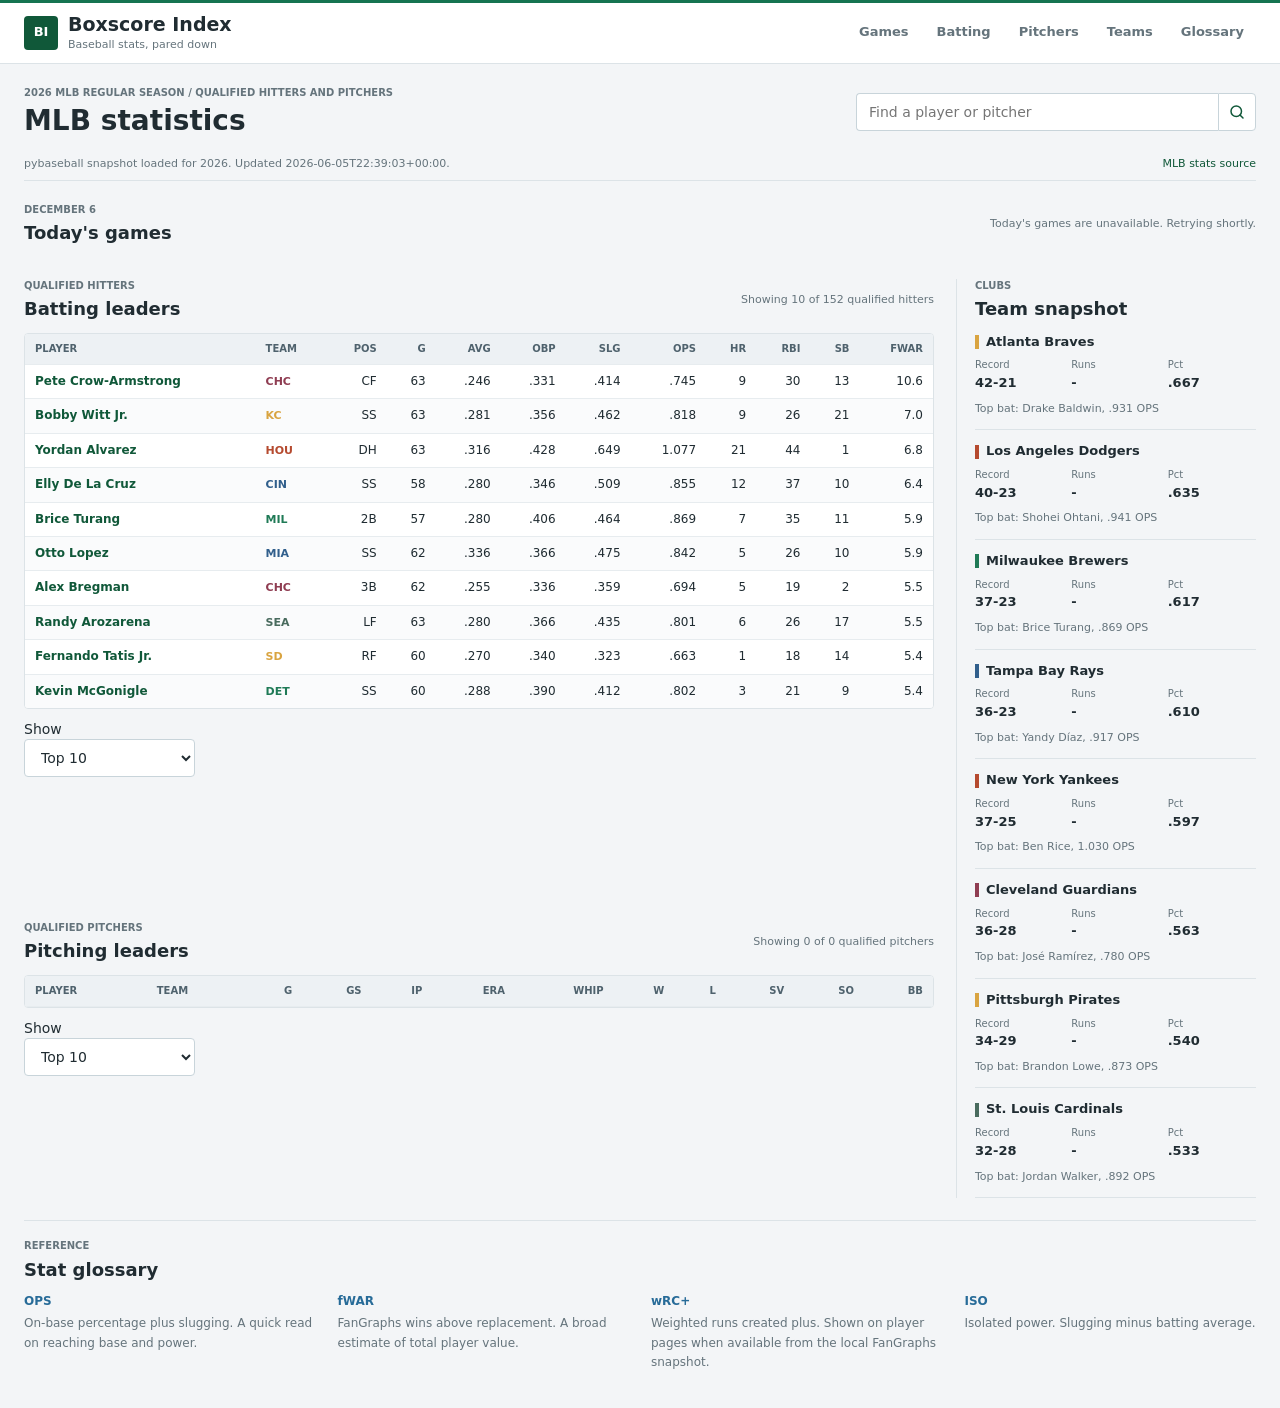
==== commit 2fd1410c: "Show top ten home leaders with row-count dropdowns" ====
--- a/index.html
+++ b/index.html
@@ -106,7 +106,16 @@
           </table>
         </div>
         <div class="table-footer">
-          <button class="secondary-button" id="toggleTableRows" type="button">Show more</button>
+          <label class="leader-row-control" for="battingRowLimit">Show
+            <select id="battingRowLimit" aria-label="Number of batting leaders">
+              <option value="10">Top 10</option>
+              <option value="50">Top 50</option>
+              <option value="100">Top 100</option>
+              <option value="200">Top 200</option>
+              <option value="500">Top 500</option>
+              <option value="all">All qualified</option>
+            </select>
+          </label>
         </div>
       </section>
 
@@ -140,7 +149,16 @@
           </table>
         </div>
         <div class="table-footer">
-          <button class="secondary-button" id="togglePitcherRows" type="button">Show more</button>
+          <label class="leader-row-control" for="pitchingRowLimit">Show
+            <select id="pitchingRowLimit" aria-label="Number of pitching leaders">
+              <option value="10">Top 10</option>
+              <option value="50">Top 50</option>
+              <option value="100">Top 100</option>
+              <option value="200">Top 200</option>
+              <option value="500">Top 500</option>
+              <option value="all">All qualified</option>
+            </select>
+          </label>
         </div>
       </section>
 
--- a/styles.css
+++ b/styles.css
@@ -100,7 +100,28 @@
 .career-table{display:grid;grid-template-columns:repeat(auto-fit,minmax(88px,1fr));margin:0;background:white;border:1px solid var(--line);border-radius:4px;overflow:hidden}
 .career-table div{padding:10px 12px;min-width:0;border-right:1px solid var(--line);border-bottom:1px solid var(--line)}
 .career-table dd{margin:4px 0 0;font-size:18px;font-weight:650;font-variant-numeric:tabular-nums;overflow-wrap:anywhere}
-#careerPanel{grid-column:1;grid-row:3} #statcastPanel{grid-column:2;grid-row:3}
+#statcastPanel{grid-column:1/-1}
+#historyPanel{grid-column:1/-1;min-width:0}
+.history-heading{font-size:14px;margin:0 0 8px}
+#battingHistory:not([hidden]) + #pitchingHistory{margin-top:20px}
+.history-table{min-width:1100px}
+.history-table th,.history-table td{text-align:right}
+.history-table th:first-child{position:sticky;left:0;text-align:left;background:var(--panel);z-index:1;min-width:65px}
+.history-table thead th:first-child{background:var(--soft);z-index:2}
+.history-table th:nth-child(3),.history-table td:nth-child(3){text-align:left}
+.history-table tbody th{font-size:12px}
+.history-table .history-stint{color:var(--muted)}
+.history-table .history-stint th:first-child{font-weight:400;padding-left:20px}
+.history-table .history-total{font-weight:650;background:#edf5f1}
+.history-table .history-total th:first-child{background:#edf5f1}
+.history-table tfoot th,.history-table tfoot td{background:var(--soft);border-top:2px solid #b9c9d1;border-bottom:0;font-weight:700}
+.history-table tfoot th:first-child{background:var(--soft)}
+.stat-leader{font-weight:800;white-space:nowrap}
+.leader-al{color:#b52f40}.leader-nl{color:#1769b1}.leader-mlb{color:#926700}
+.leader-key{grid-column:1/-1;display:flex;align-items:center;flex-wrap:wrap;gap:10px 22px;border-top:1px solid var(--line);padding-top:14px;font-size:12px}
+.leader-key strong{color:var(--muted);font-weight:600}
+.leader-key span{display:inline-flex;align-items:center;gap:7px;font-weight:650}
+.leader-key i{width:9px;height:9px;background:currentColor;flex-shrink:0}
 .statcast-section .section-head a{font-size:11px}
 .statcast-section>.result-count{margin:-4px 0 10px}
 .statcast-table-wrap{overflow-x:auto;border:1px solid var(--line);border-radius:4px;background:white}
@@ -130,7 +151,7 @@
  .team-grid{grid-template-columns:repeat(4,minmax(0,1fr));gap:14px}
  .team-card:first-child{padding-top:12px}
  .player-page{grid-template-columns:minmax(0,1fr)}
- #careerPanel,#statcastPanel{grid-column:1;grid-row:auto}
+ #statcastPanel{grid-column:1;grid-row:auto}
 }
 @media(max-width:700px){
  main{margin:0 14px;padding-top:16px}
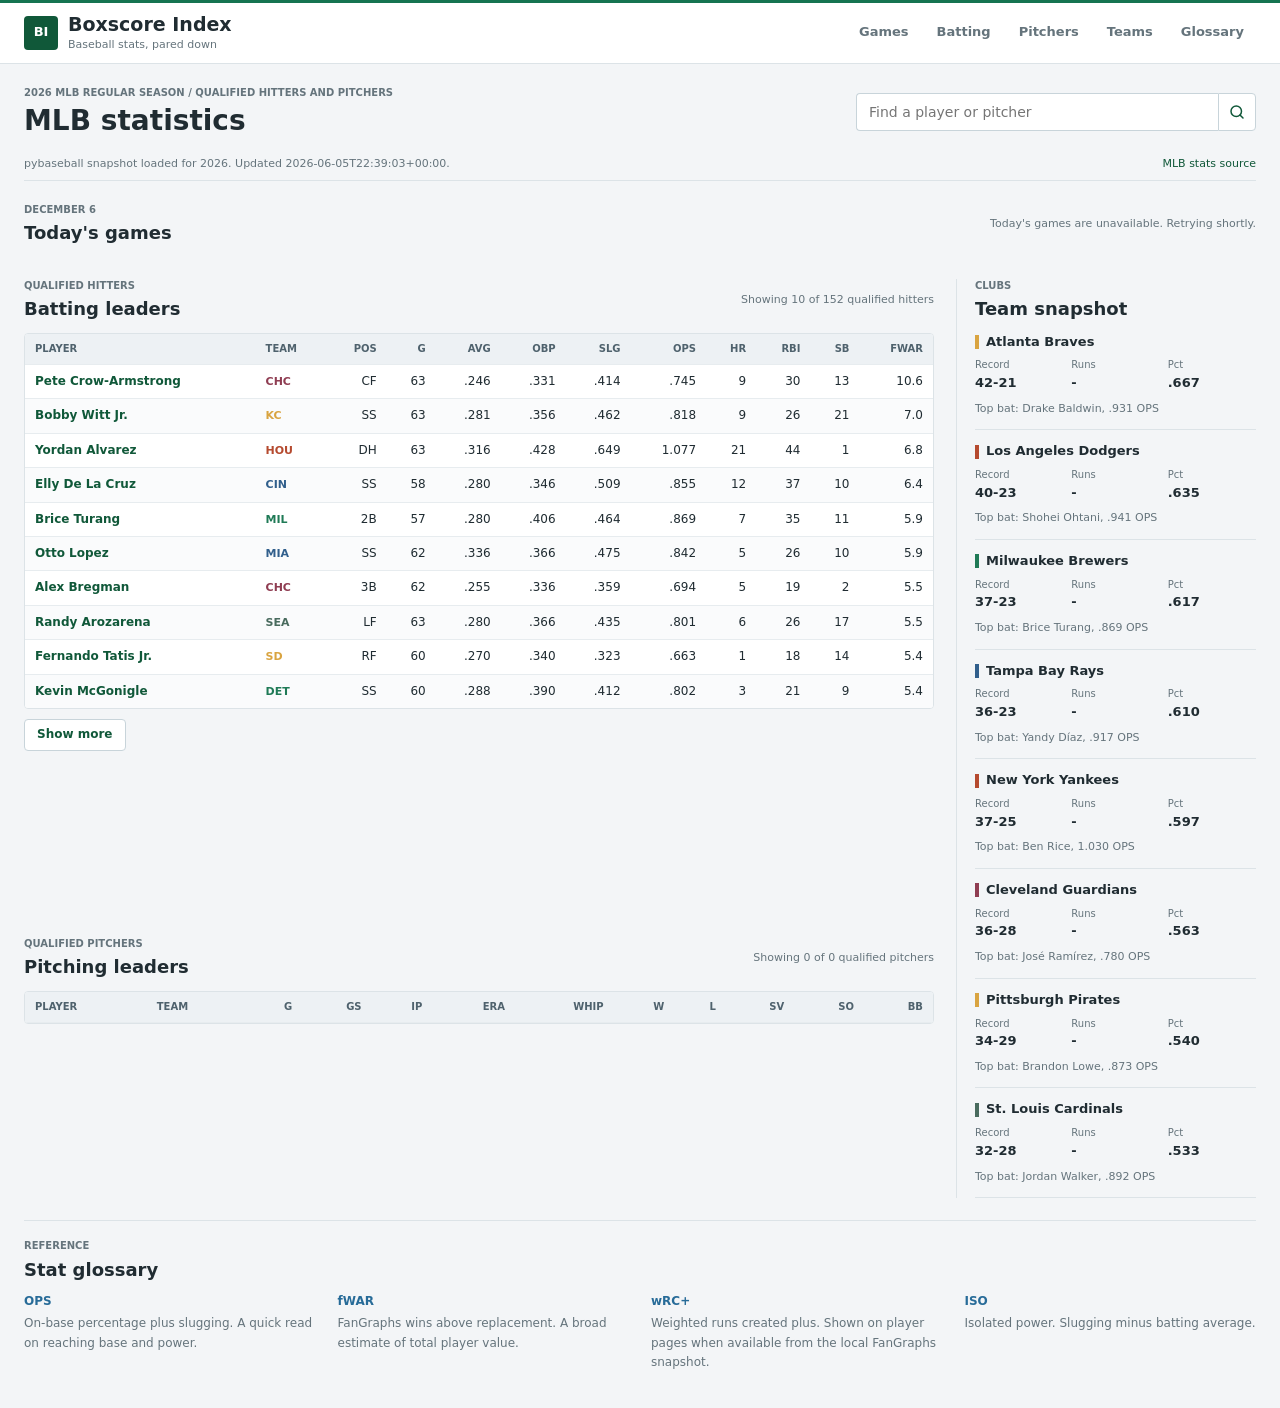
==== commit 9985a6ee: "Replace home row dropdowns with show more and show less" ====
--- a/index.html
+++ b/index.html
@@ -106,16 +106,8 @@
           </table>
         </div>
         <div class="table-footer">
-          <label class="leader-row-control" for="battingRowLimit">Show
-            <select id="battingRowLimit" aria-label="Number of batting leaders">
-              <option value="10">Top 10</option>
-              <option value="50">Top 50</option>
-              <option value="100">Top 100</option>
-              <option value="200">Top 200</option>
-              <option value="500">Top 500</option>
-              <option value="all">All qualified</option>
-            </select>
-          </label>
+          <button class="secondary-button" id="moreBatters" type="button" aria-controls="playerRows">Show more</button>
+          <button class="secondary-button" id="fewerBatters" type="button" aria-controls="playerRows" hidden>Show less</button>
         </div>
       </section>
 
@@ -149,16 +141,8 @@
           </table>
         </div>
         <div class="table-footer">
-          <label class="leader-row-control" for="pitchingRowLimit">Show
-            <select id="pitchingRowLimit" aria-label="Number of pitching leaders">
-              <option value="10">Top 10</option>
-              <option value="50">Top 50</option>
-              <option value="100">Top 100</option>
-              <option value="200">Top 200</option>
-              <option value="500">Top 500</option>
-              <option value="all">All qualified</option>
-            </select>
-          </label>
+          <button class="secondary-button" id="morePitchers" type="button" aria-controls="pitcherRows">Show more</button>
+          <button class="secondary-button" id="fewerPitchers" type="button" aria-controls="pitcherRows" hidden>Show less</button>
         </div>
       </section>
 
--- a/styles.css
+++ b/styles.css
@@ -83,6 +83,8 @@
 .player-button:hover{text-decoration:underline}
 .team-chip{display:inline-block;color:var(--team-color);font-size:11px;font-weight:700}
 .table-footer{display:flex;justify-content:flex-start;margin-top:10px}
+.leader-row-control{display:inline-flex;align-items:center;gap:8px;font-size:12px;color:var(--muted)}
+.leader-row-control select{width:auto;min-width:135px;height:32px;padding:0 10px;color:var(--ink)}
 .secondary-button{min-height:32px;padding:4px 12px;background:white;color:var(--green-dark);border:1px solid #c8d4da;border-radius:4px;font-size:12px;font-weight:600}
 .secondary-button:hover{background:#eaf3ef}
 .glossary{grid-column:1/-1;padding-top:18px;border-top:1px solid var(--line)}
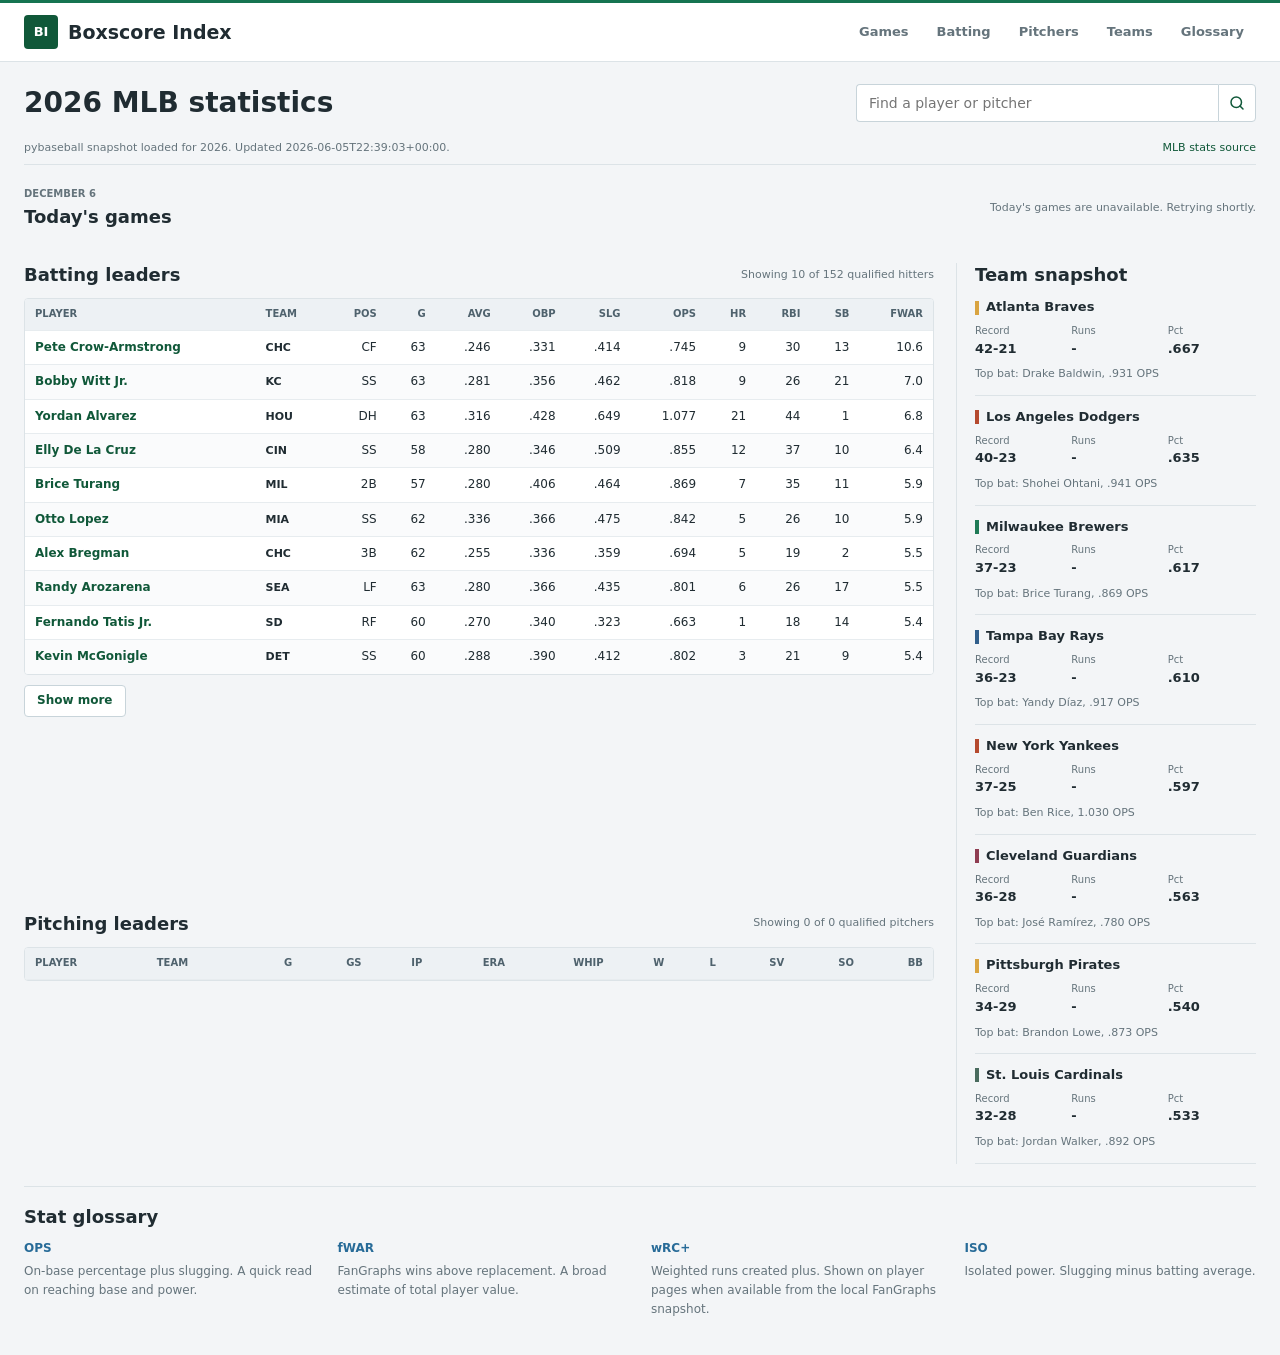
==== commit 8d406666: "Neutralize leaderboard team text and remove repeated headings" ====
--- a/index.html
+++ b/index.html
@@ -12,7 +12,6 @@
         <span class="brand-mark" aria-hidden="true">BI</span>
         <span>
           <strong>Boxscore Index</strong>
-          <small>Baseball stats, pared down</small>
         </span>
       </a>
       <nav aria-label="Primary">
@@ -28,8 +27,7 @@
       <div class="dashboard-heading">
       <section class="overview" id="overview">
         <div class="overview-copy">
-          <p class="eyebrow"><span id="seasonLabel">MLB season</span></p>
-          <h1>MLB statistics</h1>
+          <h1 id="seasonLabel">MLB statistics</h1>
         </div>
       </section>
 
@@ -68,20 +66,14 @@
 
       <section class="panel standings" id="teams">
         <div class="section-head">
-          <div>
-            <p class="eyebrow">Clubs</p>
-            <h2>Team snapshot</h2>
-          </div>
+          <h2>Team snapshot</h2>
         </div>
         <div id="teamGrid" class="team-grid"></div>
       </section>
 
       <section class="panel data-panel" id="players">
         <div class="section-head">
-          <div>
-            <p class="eyebrow">Qualified hitters</p>
-            <h2>Batting leaders</h2>
-          </div>
+          <h2>Batting leaders</h2>
           <p id="resultCount" class="result-count">0 results</p>
         </div>
         <div class="table-wrap">
@@ -113,10 +105,7 @@
 
       <section class="panel data-panel" id="pitchers">
         <div class="section-head">
-          <div>
-            <p class="eyebrow">Qualified pitchers</p>
-            <h2>Pitching leaders</h2>
-          </div>
+          <h2>Pitching leaders</h2>
           <p id="pitcherResultCount" class="result-count">0 results</p>
         </div>
         <div class="table-wrap">
@@ -148,10 +137,7 @@
 
       <section class="panel glossary" id="glossary">
         <div class="section-head">
-          <div>
-            <p class="eyebrow">Reference</p>
-            <h2>Stat glossary</h2>
-          </div>
+          <h2>Stat glossary</h2>
         </div>
         <dl>
           <div>
--- a/styles.css
+++ b/styles.css
@@ -82,9 +82,7 @@
 .player-button{padding:0;border:0;background:none;color:var(--green-dark);text-align:left;font-weight:600}
 .player-button:hover{text-decoration:underline}
 .team-chip{display:inline-block;color:var(--team-color);font-size:11px;font-weight:700}
-.table-footer{display:flex;justify-content:flex-start;margin-top:10px}
-.leader-row-control{display:inline-flex;align-items:center;gap:8px;font-size:12px;color:var(--muted)}
-.leader-row-control select{width:auto;min-width:135px;height:32px;padding:0 10px;color:var(--ink)}
+.table-footer{display:flex;justify-content:flex-start;gap:8px;margin-top:10px}
 .secondary-button{min-height:32px;padding:4px 12px;background:white;color:var(--green-dark);border:1px solid #c8d4da;border-radius:4px;font-size:12px;font-weight:600}
 .secondary-button:hover{background:#eaf3ef}
 .glossary{grid-column:1/-1;padding-top:18px;border-top:1px solid var(--line)}
